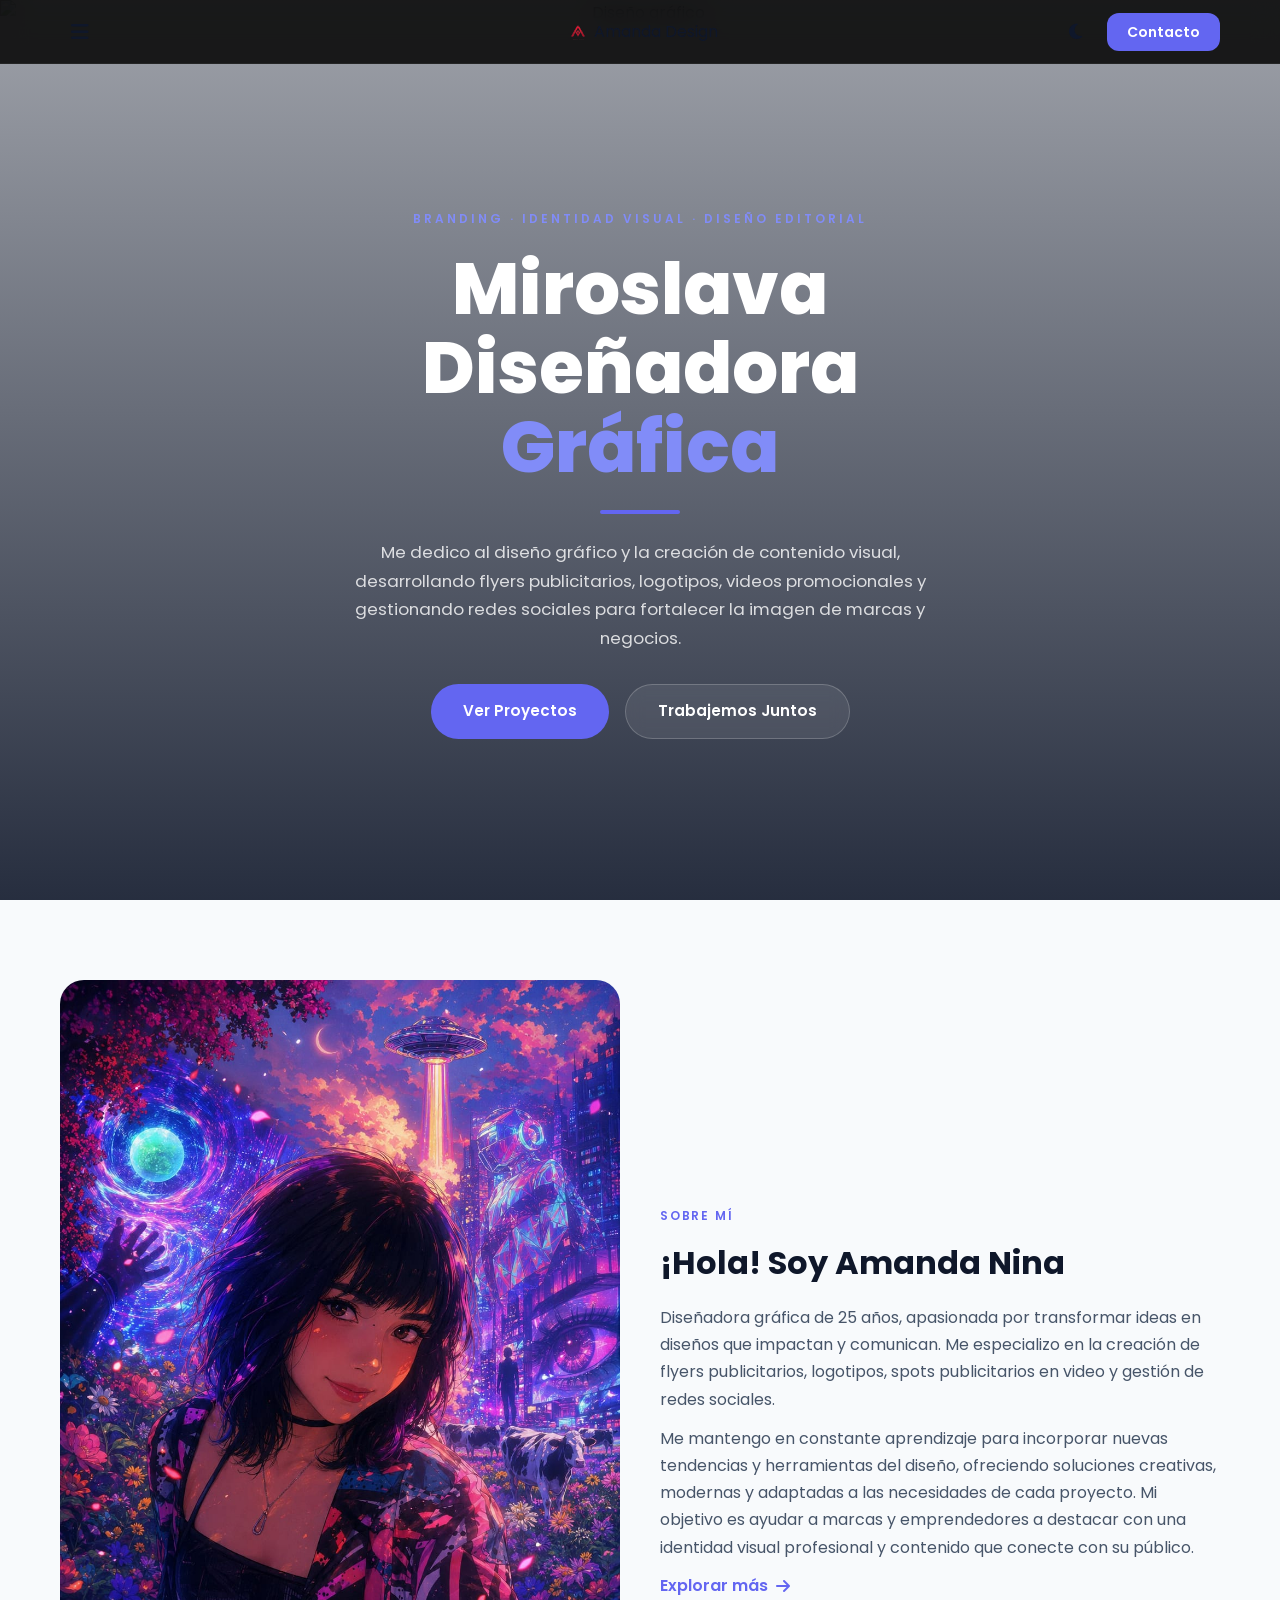
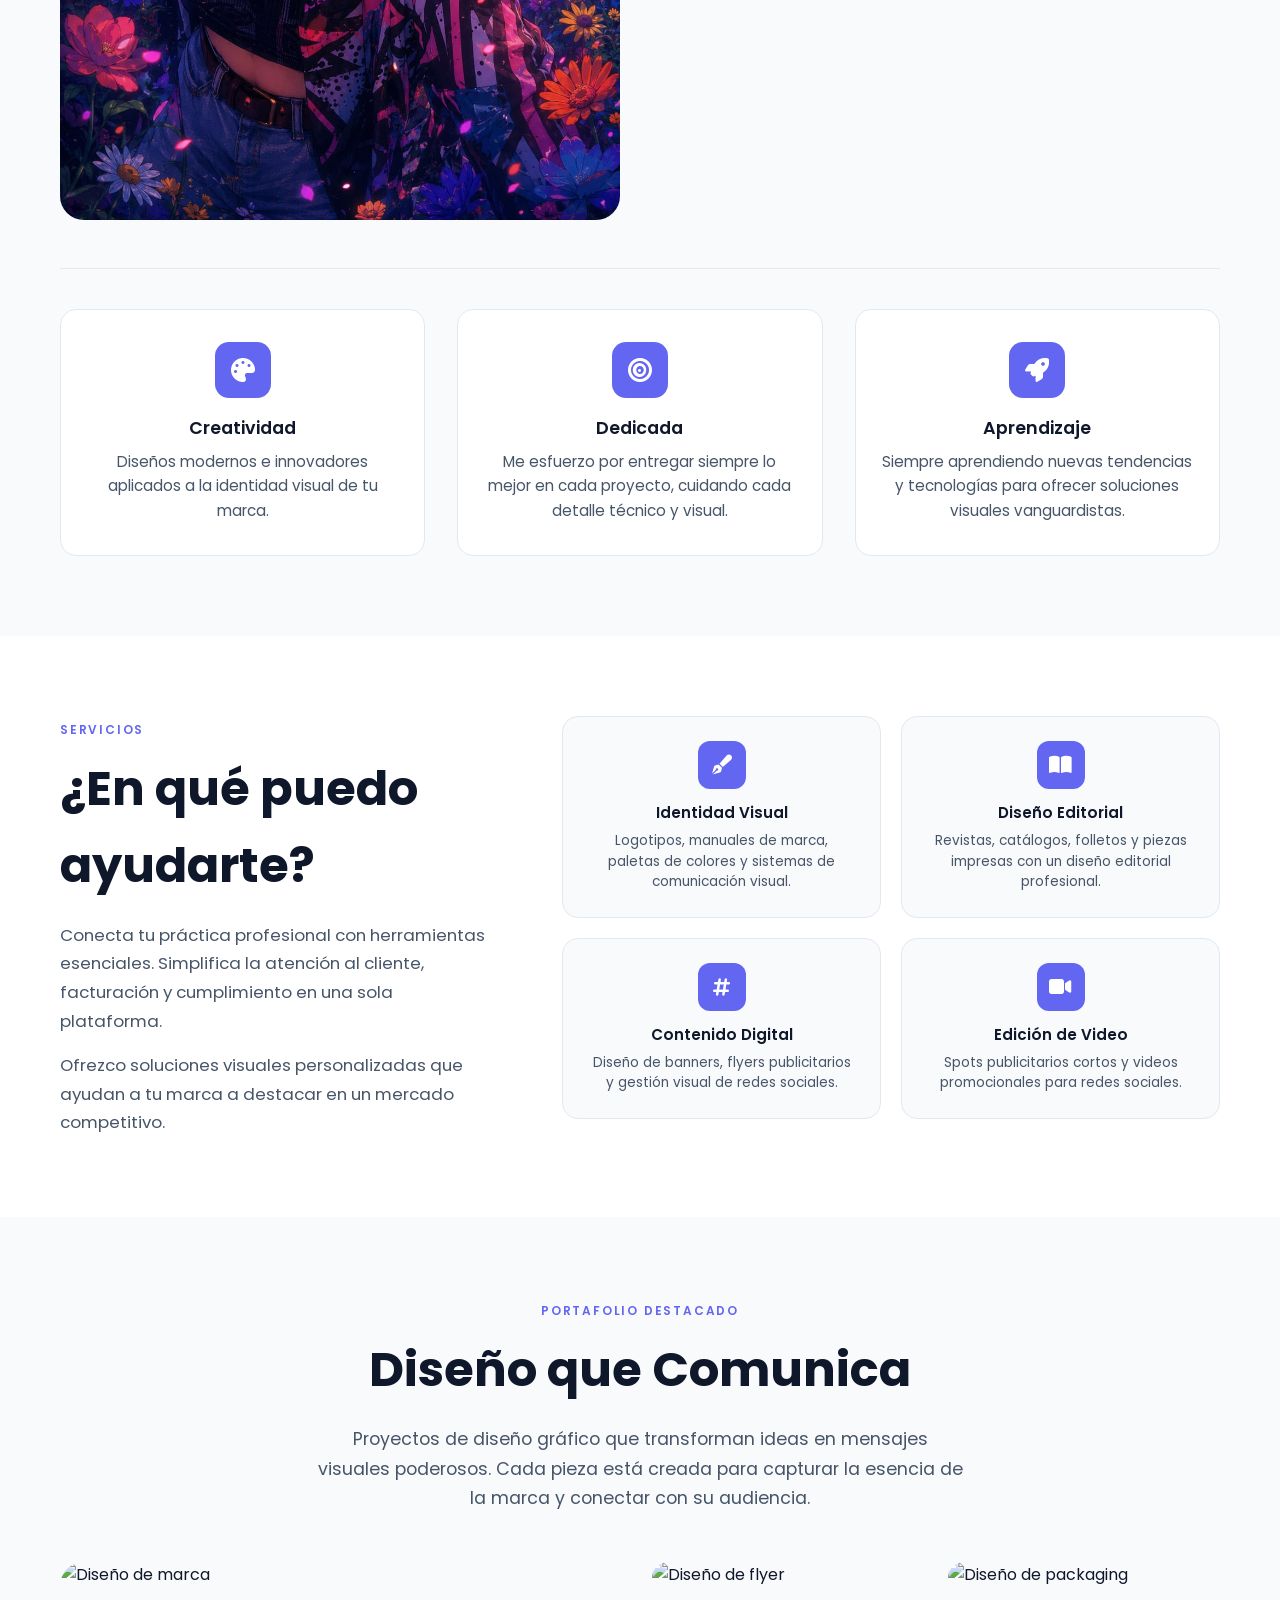
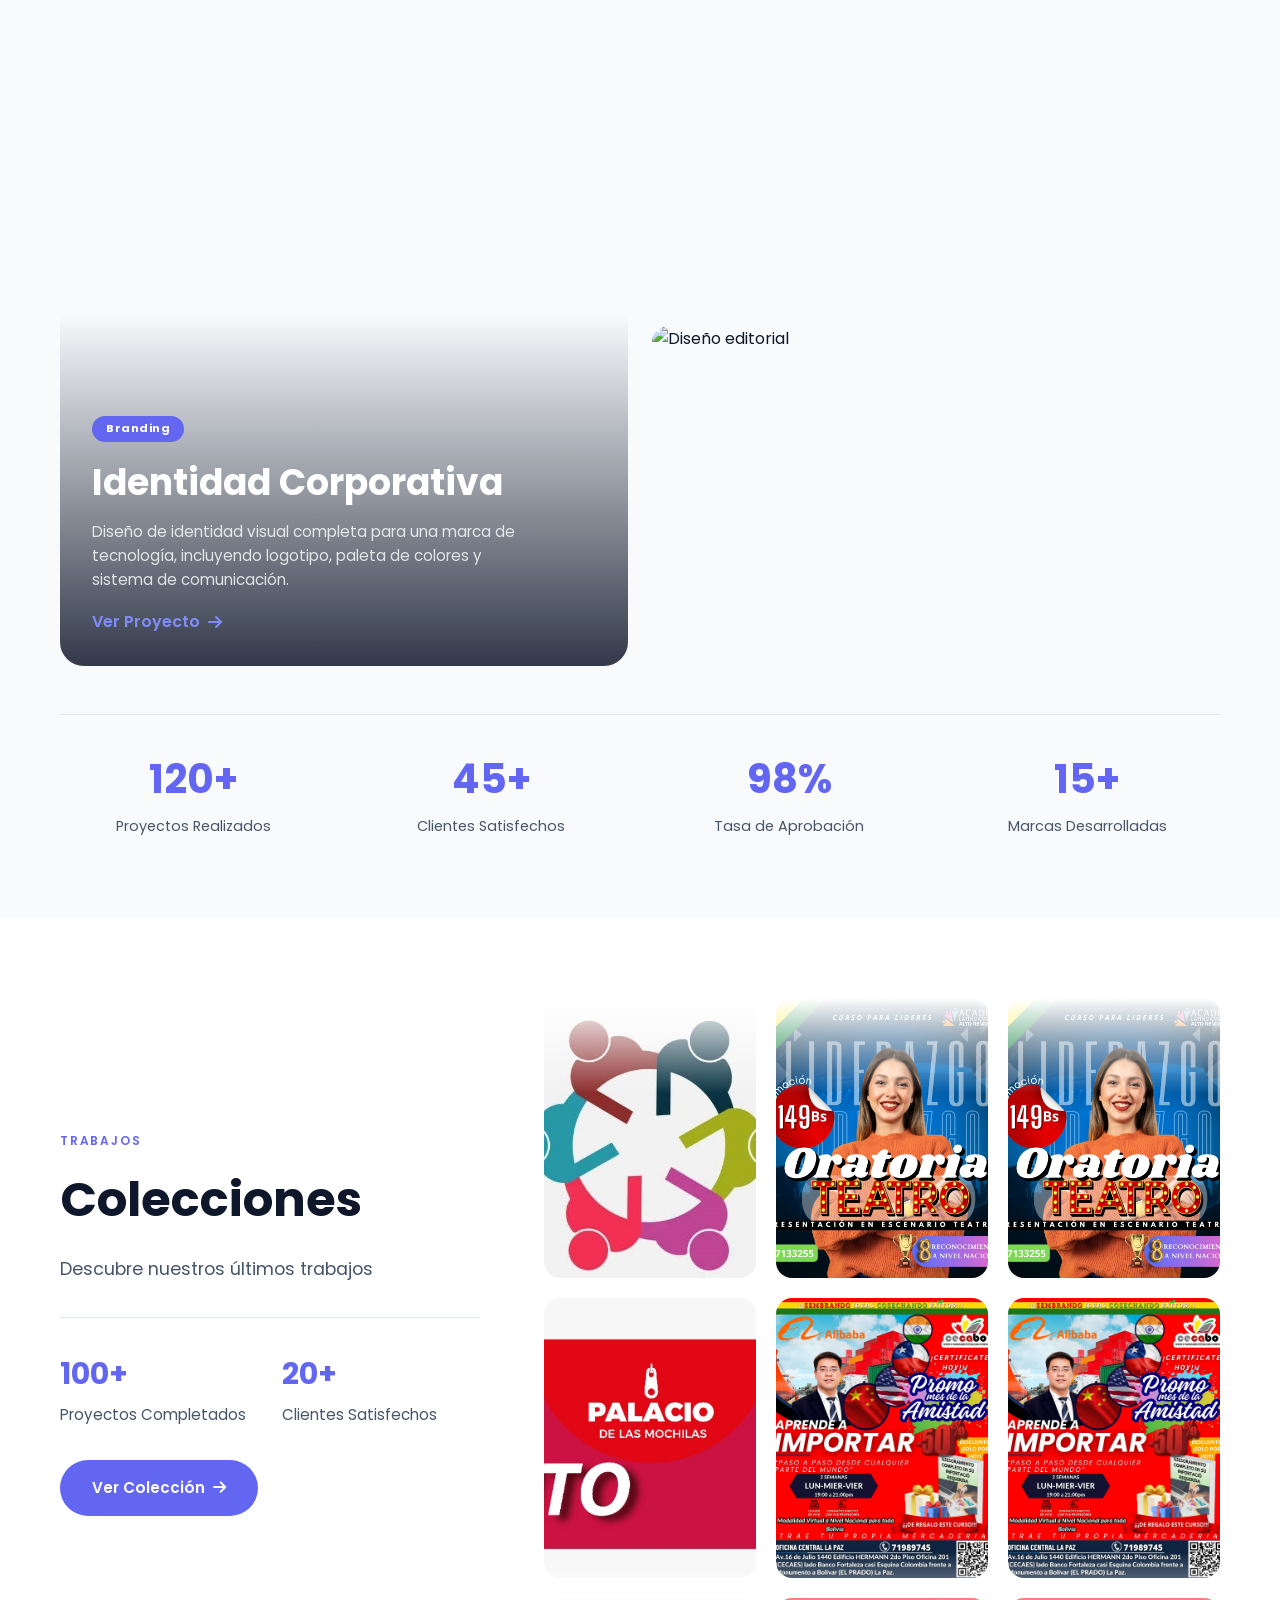
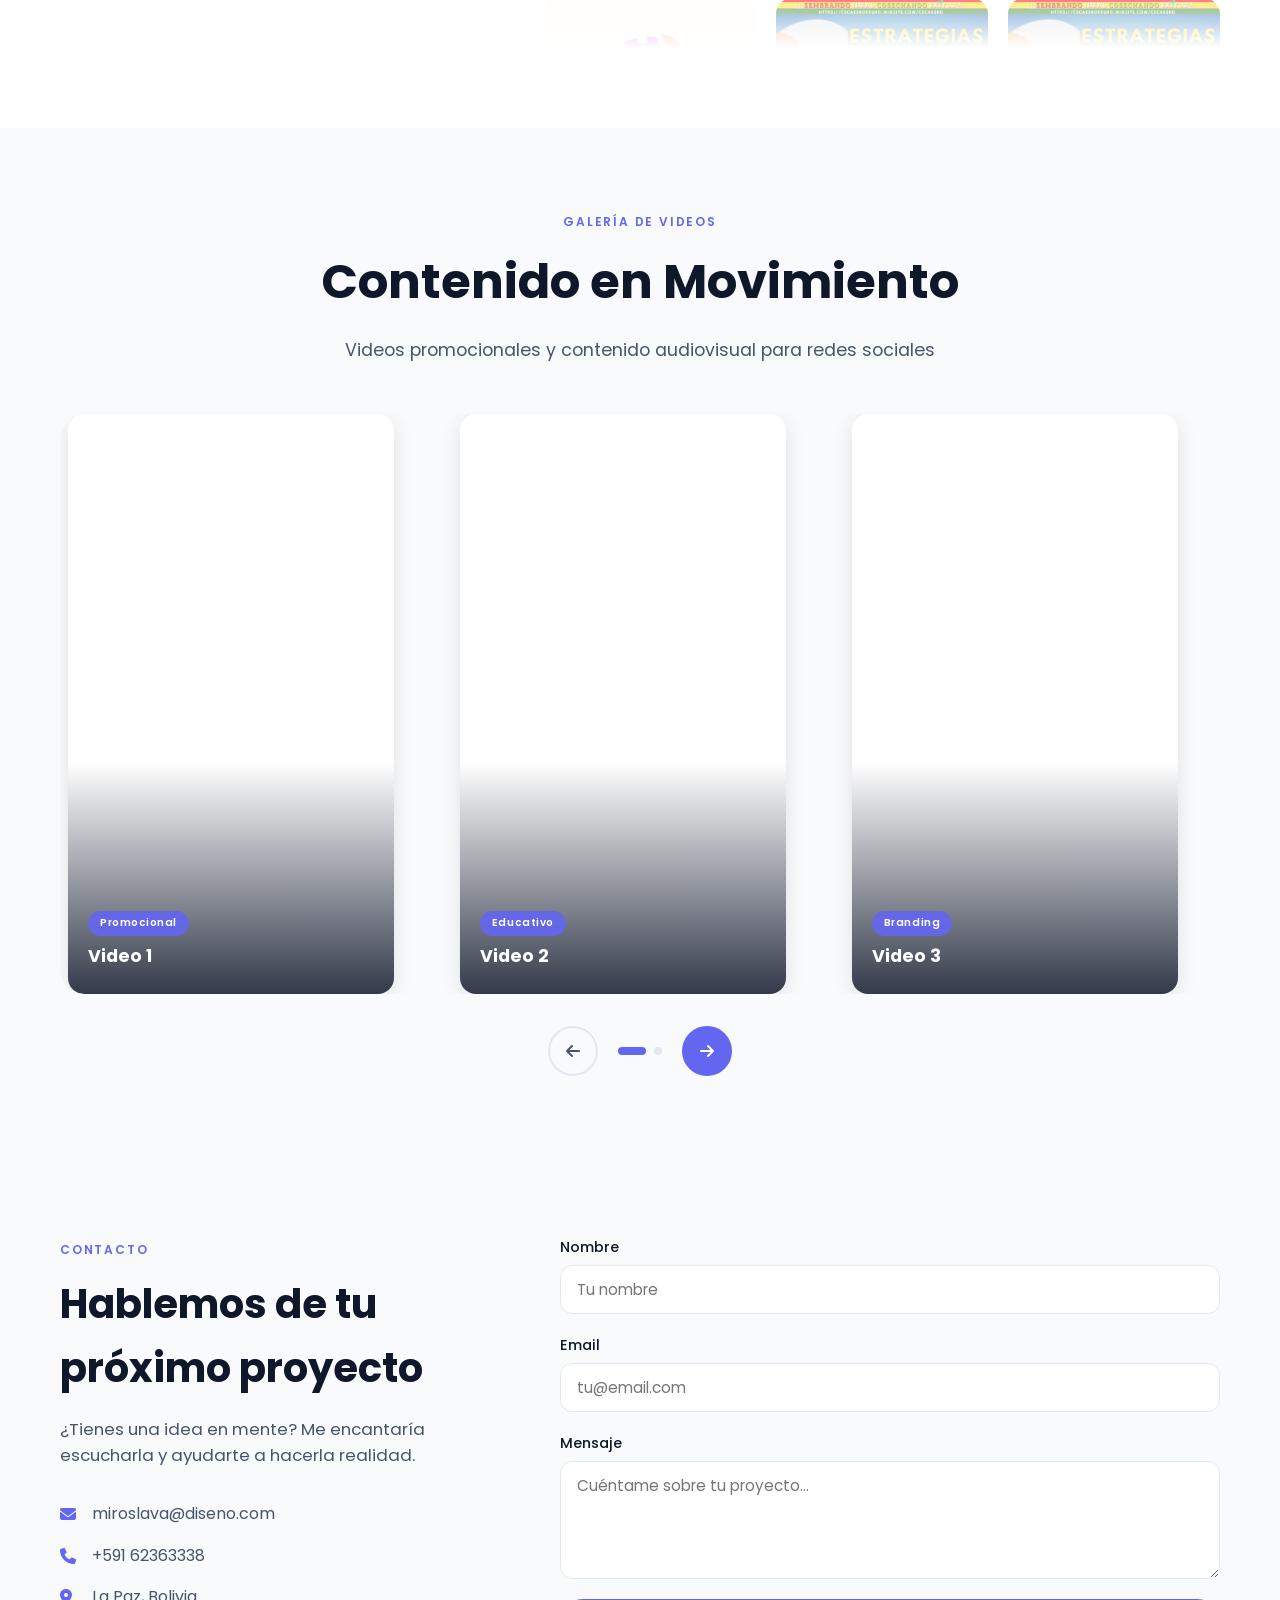
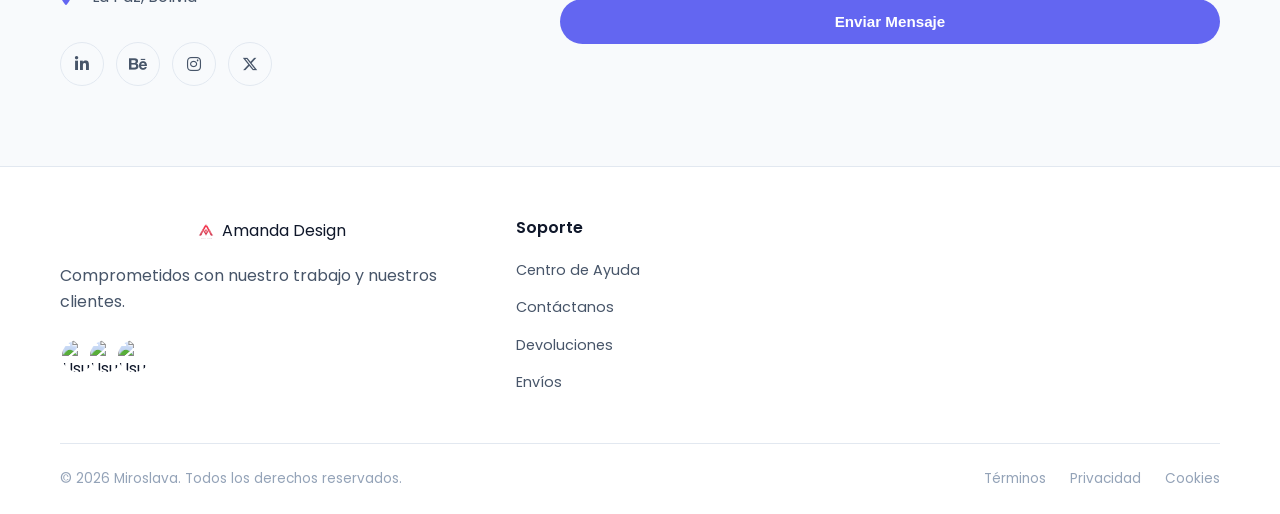
==== index.html @ bf5e74ff "Primera versiondel portafolio de Amanda Design" ====
<!DOCTYPE html>
<html lang="es">
<head>
    <meta charset="UTF-8">
    <meta name="viewport" content="width=device-width, initial-scale=1.0">
    <title>Miroslava - Diseñadora Gráfica</title>
    
    <!-- ENLACES EXTERNOS (Tipografías e Iconos) -->
    <link rel="preconnect" href="https://fonts.googleapis.com">
    <link rel="preconnect" href="https://fonts.gstatic.com" crossorigin>
    <link href="https://fonts.googleapis.com/css2?family=Poppins:wght@300;400;500;600;700;800&display=swap" rel="stylesheet">
    
    <!-- Font Awesome 6 (Iconos gratuitos) -->
    <link rel="stylesheet" href="https://cdnjs.cloudflare.com/ajax/libs/font-awesome/6.5.0/css/all.min.css">
    
    <!-- HOJA DE ESTILOS PRINCIPAL -->
    <link rel="stylesheet" href="style.css">
</head>
<body>

    <!-- ========================================== -->
    <!-- HEADER (Barra de navegación fija)          -->
    <!-- ========================================== -->
    <header id="header">
        <div class="container header-container">
            <button id="menu-btn" class="menu-toggle" aria-label="Abrir menú">
                <i class="fas fa-bars"></i>
            </button>

            <a href="#" class="logo">
                <img src="img/logo.png" alt="Miroslava Logo"> Amanda Design
            </a>

            <div class="header-actions">
                <button id="theme-toggle" aria-label="Cambiar tema">
                    <i class="fas fa-moon"></i>
                </button>
                <a href="#contacto" class="btn-contact">Contacto</a>
            </div>
        </div>
    </header>

    <!-- ========================================== -->
    <!-- MENÚ LATERAL (DRAWER)                     -->
    <!-- ========================================== -->
    <div id="overlay"></div>
    <nav id="drawer">
        <div class="drawer-header">
            <a href="#" class="logo">
                <img src="img/logo.png" alt="Miroslava Logo"> Amanda Design
            </a>
            <button id="close-drawer" aria-label="Cerrar menú">
                <i class="fas fa-times"></i>
            </button>
        </div>
        <ul class="drawer-nav">
            <li><a href="#inicio">Inicio</a></li>
            <li><a href="#sobre-mi">Sobre mí</a></li>
            <li><a href="#servicios">Servicios</a></li>
            <li><a href="#galeria">Portfolio</a></li>
            <li><a href="blog.html">Blog personal</a></li>
            <li><a href="#contacto" class="drawer-cta">Contacto</a></li>
        </ul>
    </nav>

    <main>

        <!-- ========================================== -->
        <!-- SECCIÓN 1: HERO (Centrado)                -->
        <!-- ========================================== -->
        <section id="inicio" class="hero">
            <div class="hero-bg">
                <img src="https://images.unsplash.com/photo-1516321318423-f06f85e504b3?auto=format&fit=crop&w=1200&q=80" alt="Diseño gráfico">
                <div class="hero-overlay"></div>
            </div>
            <div class="container hero-content">
                <span class="hero-badge">Branding · Identidad Visual · Diseño Editorial</span>
                <h1>
                    <span>Miroslava</span>
                    <span>Diseñadora</span>
                    <span class="highlight">Gráfica</span>
                </h1>
                <div class="hero-divider"></div>
                <p>Me dedico al diseño gráfico y la creación de contenido visual, desarrollando flyers publicitarios, logotipos, videos promocionales y gestionando redes sociales para fortalecer la imagen de marcas y negocios.</p>
                <div class="hero-buttons">
                    <a href="#galeria" class="btn-primary">Ver Proyectos</a>
                    <a href="#contacto" class="btn-secondary">Trabajemos Juntos</a>
                </div>
            </div>
            
        </section>

        <!-- ========================================== -->
        <!-- SECCIÓN 2: SOBRE MÍ                       -->
        <!-- ========================================== -->
        <section id="sobre-mi" class="about">
            <div class="container">
                <!-- Fila superior: Imagen + Texto -->
                <div class="about-row">
                    <div class="about-image">
                        <img src="img\sobremi.jpeg" alt="Espacio de trabajo creativo">
                    </div>
                    <div class="about-text">
                        <span class="section-badge">Sobre Mí</span>
                        <h2>¡Hola! Soy Amanda Nina</h2>
                        <p>Diseñadora gráfica de 25 años, apasionada por transformar ideas en diseños que impactan y comunican. Me especializo en la creación de flyers publicitarios, logotipos, spots publicitarios en video y gestión de redes sociales.</p>
                        <p>Me mantengo en constante aprendizaje para incorporar nuevas tendencias y herramientas del diseño, ofreciendo soluciones creativas, modernas y adaptadas a las necesidades de cada proyecto. Mi objetivo es ayudar a marcas y emprendedores a destacar con una identidad visual profesional y contenido que conecte con su público.</p>
                        <a href="blog.html" class="btn-link">Explorar más <i class="fas fa-arrow-right"></i></a>
                    </div>
                </div>

                <!-- Fila inferior: 3 cualidades centradas -->
                <div class="about-features">
                    <div class="feature-card">
                        <div class="feature-icon">
                            <i class="fas fa-palette"></i>
                        </div>
                        <h4>Creatividad</h4>
                        <p>Diseños modernos e innovadores aplicados a la identidad visual de tu marca.</p>
                    </div>
                    
                    <div class="feature-card">
                        <div class="feature-icon">
                            <i class="fas fa-bullseye"></i>
                        </div>
                        <h4>Dedicada</h4>
                        <p>Me esfuerzo por entregar siempre lo mejor en cada proyecto, cuidando cada detalle técnico y visual.</p>
                    </div>
                    
                    <div class="feature-card">
                        <div class="feature-icon">
                            <i class="fas fa-rocket"></i>
                        </div>
                        <h4>Aprendizaje</h4>
                        <p>Siempre aprendiendo nuevas tendencias y tecnologías para ofrecer soluciones visuales vanguardistas.</p>
                    </div>
                </div>
            </div>
        </section>

        <!-- ========================================== -->
        <!-- SECCIÓN 3: SERVICIOS                      -->
        <!-- ========================================== -->
        <section id="servicios" class="services">
            <div class="container">
                <div class="services-layout">
                    <!-- Columna Izquierda - Texto -->
                    <div class="services-text">
                        <span class="section-badge">Servicios</span>
                        <h2>¿En qué puedo ayudarte?</h2>
                        <p>Conecta tu práctica profesional con herramientas esenciales. Simplifica la atención al cliente, facturación y cumplimiento en una sola plataforma.</p>
                        <p class="services-subtext">Ofrezco soluciones visuales personalizadas que ayudan a tu marca a destacar en un mercado competitivo.</p>
                    </div>

                    <!-- Columna Derecha - Cards -->
                    <div class="services-cards">
                        <div class="service-card">
                            <div class="service-icon">
                                <i class="fas fa-pen-fancy"></i>
                            </div>
                            <h5>Identidad Visual</h5>
                            <p>Logotipos, manuales de marca, paletas de colores y sistemas de comunicación visual.</p>
                        </div>
                        
                        <div class="service-card">
                            <div class="service-icon">
                                <i class="fas fa-book-open"></i>
                            </div>
                            <h5>Diseño Editorial</h5>
                            <p>Revistas, catálogos, folletos y piezas impresas con un diseño editorial profesional.</p>
                        </div>
                        
                        <div class="service-card">
                            <div class="service-icon">
                                <i class="fas fa-hashtag"></i>
                            </div>
                            <h5>Contenido Digital</h5>
                            <p>Diseño de banners, flyers publicitarios y gestión visual de redes sociales.</p>
                        </div>
                        
                        <div class="service-card">
                            <div class="service-icon">
                                <i class="fas fa-video"></i>
                            </div>
                            <h5>Edición de Video</h5>
                            <p>Spots publicitarios cortos y videos promocionales para redes sociales.</p>
                        </div>
                    </div>
                </div>
            </div>
        </section>

        <!-- ========================================== -->
        <!-- SECCIÓN 4: PORTAFOLIO DESTACADO           -->
        <!-- ========================================== -->
        <section id="featured-grid" class="featured-section">
            <div class="container">
                <div class="featured-header">
                    <span class="section-badge">Portafolio Destacado</span>
                    <h2>Diseño que Comunica</h2>
                    <p>Proyectos de diseño gráfico que transforman ideas en mensajes visuales poderosos. Cada pieza está creada para capturar la esencia de la marca y conectar con su audiencia.</p>
                </div>

                <div class="featured-grid">
                    <div class="featured-main">
                        <img src="https://images.unsplash.com/photo-1542744173-8e7e53415bb0?w=800&auto=format&fit=crop&q=80" alt="Diseño de marca">
                        <div class="featured-main-overlay">
                            <span class="featured-tag">Branding</span>
                            <h3>Identidad Corporativa</h3>
                            <p>Diseño de identidad visual completa para una marca de tecnología, incluyendo logotipo, paleta de colores y sistema de comunicación.</p>
                            <a href="#" class="featured-link">
                                Ver Proyecto <i class="fas fa-arrow-right"></i>
                            </a>
                        </div>
                    </div>

                    <div class="featured-side">
                        <div class="featured-side-top">
                            <div class="featured-card">
                                <img src="https://images.unsplash.com/photo-1557838923-2985c318be48?w=600&auto=format&fit=crop&q=80" alt="Diseño de flyer">
                                <div class="featured-card-overlay">
                                    <span class="featured-tag">Flyer</span>
                                    <h4>Publicidad Gráfica</h4>
                                </div>
                            </div>
                            <div class="featured-card">
                                <img src="https://images.unsplash.com/photo-1561070791-2526d30994b5?w=600&auto=format&fit=crop&q=80" alt="Diseño de packaging">
                                <div class="featured-card-overlay">
                                    <span class="featured-tag">Packaging</span>
                                    <h4>Diseño de Envases</h4>
                                </div>
                            </div>
                        </div>

                        <div class="featured-card featured-card-wide">
                            <img src="https://images.unsplash.com/photo-1499951360447-b19be8fe80f5?w=800&auto=format&fit=crop&q=80" alt="Diseño editorial">
                            <div class="featured-card-overlay">
                                <span class="featured-tag">Editorial</span>
                                <h4>Revistas y Catálogos</h4>
                                <p>Diseño editorial profesional para publicaciones impresas y digitales.</p>
                            </div>
                        </div>
                    </div>
                </div>

                <div class="featured-stats">
                    <div class="stat-item">
                        <span class="stat-number">120+</span>
                        <p>Proyectos Realizados</p>
                    </div>
                    <div class="stat-item">
                        <span class="stat-number">45+</span>
                        <p>Clientes Satisfechos</p>
                    </div>
                    <div class="stat-item">
                        <span class="stat-number">98%</span>
                        <p>Tasa de Aprobación</p>
                    </div>
                    <div class="stat-item">
                        <span class="stat-number">15+</span>
                        <p>Marcas Desarrolladas</p>
                    </div>
                </div>
            </div>
        </section>

        <!-- ========================================== -->
        <!-- SECCIÓN 5: GALERÍA MARQUEE VERTICAL       -->
        <!-- ========================================== -->
        <section id="gallery-marquee" class="gallery-marquee-section">
            <div class="container">
                <div class="marquee-layout">
                    <div class="marquee-content">
                        <span class="section-badge">Trabajos</span>
                        <h2>Colecciones</h2>
                        <p>Descubre nuestros últimos trabajos</p>
                        
                        <div class="marquee-stats">
                            <div>
                                <span class="stat-number">100+</span>
                                <p>Proyectos Completados</p>
                            </div>
                            <div>
                                <span class="stat-number">20+</span>
                                <p>Clientes Satisfechos</p>
                            </div>
                        </div>
                        
                        <a href="#" class="btn-marquee">
                            Ver Colección
                            <i class="fas fa-arrow-right"></i>
                        </a>
                    </div>

                    <div class="marquee-container">
                        <div class="marquee-grid">
                            <div class="marquee-col marquee-col-up">
                                <div class="marquee-track-up">
                                    <img src="img/galeria/proyecto1.jpeg" alt="Trabajo 1">
                                    <img src="img/galeria/proyecto2.jpeg" alt="Trabajo 2">
                                    <img src="img/galeria/proyecto3.jpeg" alt="Trabajo 3">
                                    <img src="img/galeria/proyecto6.jpeg" alt="Trabajo 4">
                                    <img src="img/galeria/proyecto1.jpeg" alt="Trabajo 1">
                                    <img src="img/galeria/proyecto5.jpeg" alt="Trabajo 2">
                                    <img src="img/galeria/proyecto3.jpeg" alt="Trabajo 3">
                                    <img src="img/galeria/proyecto4.jpeg" alt="Trabajo 4">
                                </div>
                            </div>

                            <div class="marquee-col marquee-col-down">
                                <div class="marquee-track-down">
                                    <img src="img/marquee/marquee1.jpeg" alt="Trabajo 5">
                                    <img src="img/marquee/marquee2.jpeg" alt="Trabajo 6">
                                    <img src="img/marquee/marquee3.jpeg" alt="Trabajo 7">
                                    <img src="img/marquee/marquee4.jpeg" alt="Trabajo 8">
                                    <img src="img/marquee/marquee5.jpeg" alt="Trabajo 5">
                                    <img src="img/marquee/marquee4.jpeg" alt="Trabajo 6">
                                    <img src="img/marquee/marquee1.jpeg" alt="Trabajo 7">
                                    <img src="img/marquee/marquee2.jpeg" alt="Trabajo 8">
                                </div>
                            </div>

                            <div class="marquee-col marquee-col-up marquee-col-desktop">
                                <div class="marquee-track-up">
                                    <img src="img/marquee/marquee1.jpeg" alt="Trabajo 5">
                                    <img src="img/marquee/marquee2.jpeg" alt="Trabajo 6">
                                    <img src="img/marquee/marquee3.jpeg" alt="Trabajo 7">
                                    <img src="img/marquee/marquee4.jpeg" alt="Trabajo 8">
                                    <img src="img/marquee/marquee5.jpeg" alt="Trabajo 5">
                                    <img src="img/marquee/marquee6.jpeg" alt="Trabajo 6">
                                    <img src="img/marquee/marquee1.jpeg" alt="Trabajo 7">
                                    <img src="img/marquee/marquee8.jpg" alt="Trabajo 8">
                                </div>
                            </div>
                        </div>

                        <div class="marquee-gradient-top"></div>
                        <div class="marquee-gradient-bottom"></div>
                    </div>
                </div>
            </div>
        </section>

        <!-- SECCIÓN: CARRUSEL DE VIDEOS (Verticales) -->
<section id="video-carousel" class="video-carousel-section">
    <div class="container">
        <!-- Header -->
        <div class="video-carousel-header">
            <span class="section-badge">Galería de Videos</span>
            <h2>Contenido en Movimiento</h2>
            <p>Videos promocionales y contenido audiovisual para redes sociales</p>
        </div>

        <!-- Carrusel de Videos -->
        <div class="video-carousel-wrapper">
            <div class="video-carousel-track" id="videoTrack">
                <!-- Video 1 -->
                <div class="video-carousel-slide">
                    <div class="video-card">
                        <video class="video-player" muted loop playsinline>
                            <source src="videos/video1.mp4" type="video/mp4">
                            Tu navegador no soporta videos.
                        </video>
                        <div class="video-overlay">
                            <span class="video-tag">Promocional</span>
                            <h3>Video 1</h3>
                            <button class="video-play-btn" aria-label="Reproducir video">
                                <i class="fas fa-play"></i>
                            </button>
                        </div>
                    </div>
                </div>

                <!-- Video 2 -->
                <div class="video-carousel-slide">
                    <div class="video-card">
                        <video class="video-player" muted loop playsinline>
                            <source src="videos/video2.mp4" type="video/mp4">
                            Tu navegador no soporta videos.
                        </video>
                        <div class="video-overlay">
                            <span class="video-tag">Educativo</span>
                            <h3>Video 2</h3>
                            <button class="video-play-btn" aria-label="Reproducir video">
                                <i class="fas fa-play"></i>
                            </button>
                        </div>
                    </div>
                </div>

                <!-- Video 3 -->
                <div class="video-carousel-slide">
                    <div class="video-card">
                        <video class="video-player" muted loop playsinline>
                            <source src="videos/video3.mp4" type="video/mp4">
                            Tu navegador no soporta videos.
                        </video>
                        <div class="video-overlay">
                            <span class="video-tag">Branding</span>
                            <h3>Video 3</h3>
                            <button class="video-play-btn" aria-label="Reproducir video">
                                <i class="fas fa-play"></i>
                            </button>
                        </div>
                    </div>
                </div>

                <!-- Agrega más videos según necesites -->
            </div>
        </div>

        <!-- Navegación -->
        <div class="video-carousel-nav">
            <button id="videoPrev" class="video-nav-btn video-nav-prev" aria-label="Anterior">
                <i class="fas fa-arrow-left"></i>
            </button>
            
            <div class="video-progress" id="videoProgress">
                <span class="video-dot active"></span>
                <span class="video-dot"></span>
                <span class="video-dot"></span>
            </div>
            
            <button id="videoNext" class="video-nav-btn video-nav-next" aria-label="Siguiente">
                <i class="fas fa-arrow-right"></i>
            </button>
        </div>
    </div>
</section>

        <!-- ========================================== -->
        <!-- SECCIÓN 8: CONTACTO                      -->
        <!-- ========================================== -->
        <section id="contacto" class="contact">
            <div class="container">
                <div class="contact-grid">
                    <div class="contact-info">
                        <span class="section-badge">Contacto</span>
                        <h2>Hablemos de tu próximo proyecto</h2>
                        <p>¿Tienes una idea en mente? Me encantaría escucharla y ayudarte a hacerla realidad.</p>
                        <div class="contact-details">
                            <div>
                                <i class="fas fa-envelope"></i>
                                <span>miroslava@diseno.com</span>
                            </div>
                            <div>
                                <i class="fas fa-phone"></i>
                                <span>+591 62363338</span>
                            </div>
                            <div>
                                <i class="fas fa-map-marker-alt"></i>
                                <span>La Paz, Bolivia</span>
                            </div>
                        </div>
                        <div class="contact-social">
                            <a href="#"><i class="fab fa-linkedin-in"></i></a>
                            <a href="#"><i class="fab fa-behance"></i></a>
                            <a href="#"><i class="fab fa-instagram"></i></a>
                            <a href="#"><i class="fab fa-x-twitter"></i></a>
                        </div>
                    </div>
                    <form class="contact-form" id="contactForm">
                        <div class="form-group">
                            <label for="name">Nombre</label>
                            <input type="text" id="name" name="name" placeholder="Tu nombre" required>
                        </div>
                        <div class="form-group">
                            <label for="email">Email</label>
                            <input type="email" id="email" name="email" placeholder="tu@email.com" required>
                        </div>
                        <div class="form-group">
                            <label for="message">Mensaje</label>
                            <textarea id="message" name="message" rows="4" placeholder="Cuéntame sobre tu proyecto..." required></textarea>
                        </div>
                        <button type="submit" class="btn-primary btn-full">Enviar Mensaje</button>
                    </form>
                </div>
            </div>
        </section>

    </main>

    <!-- ========================================== -->
    <!-- FOOTER                                     -->
    <!-- ========================================== -->
    <footer id="footer">
        <div class="container">
            <div class="footer-grid">
                <div class="footer-brand">
                    <a href="#" class="logo">
                <img src="img/logo.png" alt="Miroslava Logo"> Amanda Design
            </a>
                    <p>Comprometidos con nuestro trabajo y nuestros clientes.</p>
                    <div class="footer-social-proof">
                        <div class="avatars">
                            <img src="https://images.unsplash.com/photo-1494790108377-be9c29b29330?w=100&auto=format&fit=crop&q=80" alt="Usuario">
                            <img src="https://images.unsplash.com/photo-1507003211169-0a1dd7228f2d?w=100&auto=format&fit=crop&q=80" alt="Usuario">
                            <img src="https://images.unsplash.com/photo-1438761681033-6461ffad8d80?w=100&auto=format&fit=crop&q=80" alt="Usuario">
                        </div>
                    </div>
                </div>

                <div class="footer-links">
                    <h4>Soporte</h4>
                    <ul>
                        <li><a href="#">Centro de Ayuda</a></li>
                        <li><a href="#">Contáctanos</a></li>
                        <li><a href="#">Devoluciones</a></li>
                        <li><a href="#">Envíos</a></li>
                    </ul>
                </div>
            </div>

            <div class="footer-bottom">
                <p>© 2026 Miroslava. Todos los derechos reservados.</p>
                <div class="footer-legal">
                    <a href="#">Términos</a>
                    <a href="#">Privacidad</a>
                    <a href="#">Cookies</a>
                </div>
            </div>
        </div>
    </footer>

    <!-- ========================================== -->
    <!-- SCRIPTS                                    -->
    <!-- ========================================== -->
    <script src="script.js"></script>
</body>
</html>
---- style.css ----
/* ============================================ */
/* RESET Y ESTILOS BASE                        */
/* ============================================ */

* {
    margin: 0;
    padding: 0;
    box-sizing: border-box;
}

:root {
    /* Colores principales */
    --color-primary: #6366f1;
    --color-primary-dark: #4f46e5;
    --color-primary-light: #818cf8;
    
    --color-white: #ffffff;
    --color-black: #0a0a0a;
    --color-gray-50: #f8fafc;
    --color-gray-100: #f1f5f9;
    --color-gray-200: #e2e8f0;
    --color-gray-300: #cbd5e1;
    --color-gray-400: #94a3b8;
    --color-gray-500: #64748b;
    --color-gray-600: #475569;
    --color-gray-700: #334155;
    --color-gray-800: #1e293b;
    --color-gray-900: #0f172a;
    --color-gray-950: #020617;

    /* Tema claro (por defecto) */
    --bg-primary: #ffffff;
    --bg-secondary: #f8fafc;
    --bg-card: #ffffff;
    --bg-card-hover: #f1f5f9;
    --text-primary: #0f172a;
    --text-secondary: #475569;
    --text-muted: #94a3b8;
    --border-color: #e2e8f0;
    --shadow-color: rgba(0, 0, 0, 0.1);
    --hero-overlay: linear-gradient(to top, rgba(15, 23, 42, 0.9), rgba(15, 23, 42, 0.4));
    --drawer-bg: #0a0a0a;
    --drawer-text: #ffffff;
    --feature-bg: #f8fafc;
    
    /* Fuentes */
    --font-family: 'Poppins', -apple-system, BlinkMacSystemFont, 'Segoe UI', sans-serif;
    
    /* Transiciones */
    --transition: all 0.3s cubic-bezier(0.4, 0, 0.2, 1);
    
    /* Espaciado */
    --container-width: 1200px;
    --header-height: 64px;
    --section-padding: 80px 0;
}

/* Tema oscuro */
html.dark {
    --bg-primary: #020617;
    --bg-secondary: #0f172a;
    --bg-card: #1e293b;
    --bg-card-hover: #334155;
    --text-primary: #f8fafc;
    --text-secondary: #94a3b8;
    --text-muted: #64748b;
    --border-color: #1e293b;
    --shadow-color: rgba(0, 0, 0, 0.5);
    --hero-overlay: linear-gradient(to top, rgba(2, 6, 23, 0.95), rgba(2, 6, 23, 0.5));
    --drawer-bg: #0a0a0a;
    --drawer-text: #f8fafc;
    --feature-bg: #1e293b;
}

html {
    scroll-behavior: smooth;
}

body {
    font-family: var(--font-family);
    background-color: var(--bg-primary);
    color: var(--text-primary);
    line-height: 1.6;
    transition: background-color 0.3s, color 0.3s;
    overflow-x: hidden;
}

img {
    max-width: 100%;
    display: block;
}

a {
    text-decoration: none;
    color: inherit;
}

ul {
    list-style: none;
}

.container {
    max-width: var(--container-width);
    margin: 0 auto;
    padding: 0 20px;
}

/* ============================================ */
/* HEADER                                       */
/* ============================================ */

#header {
    position: fixed;
    top: 0;
    left: 0;
    right: 0;
    z-index: 50;
    background: rgba(10, 10, 10, 0.9);
    backdrop-filter: blur(12px);
    -webkit-backdrop-filter: blur(12px);
    border-bottom: 1px solid rgba(255, 255, 255, 0.08);
    height: var(--header-height);
    transition: var(--transition);
}

html.dark #header {
    background: rgba(10, 10, 10, 0.95);
}

.header-container {
    display: grid;
    grid-template-columns: 1fr auto 1fr;
    align-items: center;
    height: var(--header-height);
}

.menu-toggle {
    background: none;
    border: none;
    color: var(--text-primary);
    font-size: 1.25rem;
    cursor: pointer;
    width: 40px;
    height: 40px;
    display: flex;
    align-items: center;
    justify-content: center;
    border-radius: 12px;
    transition: var(--transition);
}

.menu-toggle:hover {
    background: var(--bg-card-hover);
}

.logo {
    display: flex;
    align-items: center;
    justify-content: center;
}

.logo img {
    height: 32px;
    width: auto;
}

.header-actions {
    display: flex;
    align-items: center;
    gap: 12px;
    justify-content: flex-end;
}

#theme-toggle {
    background: none;
    border: none;
    color: var(--text-primary);
    font-size: 1.1rem;
    cursor: pointer;
    width: 40px;
    height: 40px;
    display: flex;
    align-items: center;
    justify-content: center;
    border-radius: 12px;
    transition: var(--transition);
}

#theme-toggle:hover {
    background: var(--bg-card-hover);
}

#theme-toggle .fa-moon {
    display: block;
}
#theme-toggle .fa-sun {
    display: none;
}

html.dark #theme-toggle .fa-moon {
    display: none;
}
html.dark #theme-toggle .fa-sun {
    display: block;
}

.btn-contact {
    padding: 8px 20px;
    background: var(--color-primary);
    color: white;
    font-weight: 600;
    font-size: 0.875rem;
    border-radius: 12px;
    transition: var(--transition);
    display: none;
}

.btn-contact:hover {
    background: var(--color-primary-dark);
    box-shadow: 0 4px 20px rgba(99, 102, 241, 0.3);
    transform: translateY(-1px);
}

@media (min-width: 768px) {
    .btn-contact {
        display: inline-flex;
        align-items: center;
    }
}

/* ============================================ */
/* DRAWER (Menú Móvil)                        */
/* ============================================ */

#overlay {
    position: fixed;
    inset: 0;
    background: rgba(0, 0, 0, 0.5);
    z-index: 99;
    opacity: 0;
    visibility: hidden;
    transition: opacity 0.3s ease, visibility 0.3s ease;
}

#overlay.active {
    opacity: 1;
    visibility: visible;
}

#drawer {
    position: fixed;
    top: 0;
    left: 0;
    width: 320px;
    height: 100vh;
    background: var(--drawer-bg);
    z-index: 100;
    transform: translateX(-100%);
    transition: transform 0.3s cubic-bezier(0.4, 0, 0.2, 1);
    padding: 24px;
    overflow-y: auto;
}

#drawer.active {
    transform: translateX(0);
}

.drawer-header {
    display: flex;
    align-items: center;
    justify-content: space-between;
    margin-bottom: 32px;
    padding-bottom: 24px;
    border-bottom: 1px solid rgba(255, 255, 255, 0.06);
}

#close-drawer {
    background: none;
    border: none;
    color: var(--drawer-text);
    font-size: 1.25rem;
    cursor: pointer;
    width: 40px;
    height: 40px;
    display: flex;
    align-items: center;
    justify-content: center;
    border-radius: 12px;
    transition: var(--transition);
}

#close-drawer:hover {
    background: rgba(255, 255, 255, 0.05);
}

.drawer-nav {
    display: flex;
    flex-direction: column;
    gap: 4px;
}

.drawer-nav a {
    display: block;
    padding: 12px 16px;
    color: var(--drawer-text);
    font-weight: 500;
    border-radius: 12px;
    transition: var(--transition);
    font-size: 0.95rem;
}

.drawer-nav a:hover {
    background: rgba(255, 255, 255, 0.05);
}

.drawer-nav .drawer-cta {
    margin-top: 16px;
    background: var(--color-primary);
    color: white;
    text-align: center;
    font-weight: 600;
}

.drawer-nav .drawer-cta:hover {
    background: var(--color-primary-dark);
    box-shadow: 0 4px 20px rgba(99, 102, 241, 0.3);
}

/* ============================================ */
/* HERO - CENTRADO                            */
/* ============================================ */

.hero {
    position: relative;
    min-height: 100vh;
    display: flex;
    align-items: center;
    justify-content: center;
    padding: calc(var(--header-height) + 40px) 0 60px;
    overflow: hidden;
    text-align: center;
}

.hero-bg {
    position: absolute;
    inset: 0;
    z-index: 0;
}

.hero-bg img {
    width: 100%;
    height: 100%;
    object-fit: cover;
}

.hero-overlay {
    position: absolute;
    inset: 0;
    background: var(--hero-overlay);
}

.hero-content {
    position: relative;
    z-index: 1;
    max-width: 800px;
    margin: 0 auto;
    padding: 0 20px;
}

.hero-badge {
    display: inline-block;
    color: var(--color-primary-light);
    font-size: 0.75rem;
    font-weight: 600;
    letter-spacing: 0.25em;
    text-transform: uppercase;
    margin-bottom: 20px;
}

.hero h1 {
    font-size: 2.5rem;
    font-weight: 800;
    line-height: 1.1;
    color: white;
}

.hero h1 span {
    display: block;
}

.hero h1 .highlight {
    color: var(--color-primary-light);
}

.hero-divider {
    width: 80px;
    height: 4px;
    background: var(--color-primary);
    border-radius: 4px;
    margin: 24px auto;
}

.hero p {
    color: rgba(255, 255, 255, 0.8);
    font-size: 1.05rem;
    max-width: 600px;
    margin: 0 auto;
    font-weight: 400;
    line-height: 1.7;
}

.hero-buttons {
    display: flex;
    flex-wrap: wrap;
    gap: 16px;
    margin-top: 32px;
    justify-content: center;
}

.btn-primary {
    display: inline-flex;
    align-items: center;
    padding: 14px 32px;
    background: var(--color-primary);
    color: white;
    font-weight: 600;
    border-radius: 9999px;
    border: none;
    cursor: pointer;
    transition: var(--transition);
    font-size: 0.95rem;
}

.btn-primary:hover {
    background: var(--color-primary-dark);
    transform: translateY(-2px);
    box-shadow: 0 8px 30px rgba(99, 102, 241, 0.35);
}

.btn-secondary {
    display: inline-flex;
    align-items: center;
    padding: 14px 32px;
    background: rgba(255, 255, 255, 0.08);
    backdrop-filter: blur(8px);
    -webkit-backdrop-filter: blur(8px);
    color: white;
    font-weight: 600;
    border-radius: 9999px;
    border: 1px solid rgba(255, 255, 255, 0.2);
    cursor: pointer;
    transition: var(--transition);
    font-size: 0.95rem;
}

.btn-secondary:hover {
    background: rgba(255, 255, 255, 0.15);
    transform: translateY(-2px);
}

.hero-stats {
    display: none;
    position: absolute;
    bottom: 100px;
    right: 40px;
    z-index: 1;
    gap: 16px;
}

@media (min-width: 1024px) {
    .hero-stats {
        display: grid;
        grid-template-columns: 1fr 1fr;
    }
}

.stat-card {
    padding: 20px;
    background: rgba(255, 255, 255, 0.08);
    backdrop-filter: blur(16px);
    -webkit-backdrop-filter: blur(16px);
    border-radius: 16px;
    border: 1px solid rgba(255, 255, 255, 0.12);
    width: 160px;
}

.stat-number {
    display: block;
    font-size: 1.75rem;
    font-weight: 700;
    color: var(--color-primary-light);
}

.stat-card p {
    color: rgba(255, 255, 255, 0.6);
    font-size: 0.8rem;
    margin-top: 4px;
}

@media (min-width: 640px) {
    .hero h1 {
        font-size: 3.5rem;
    }
}

@media (min-width: 1024px) {
    .hero h1 {
        font-size: 4.5rem;
    }
}

/* ============================================ */
/* SECCIÓN: SOBRE MÍ - NUEVA ESTRUCTURA       */
/* ============================================ */

.about {
    padding: var(--section-padding);
    background: var(--bg-secondary);
    transition: background-color 0.3s;
}

.section-badge {
    display: inline-block;
    color: var(--color-primary);
    font-size: 0.75rem;
    font-weight: 600;
    letter-spacing: 0.15em;
    text-transform: uppercase;
    margin-bottom: 12px;
}

/* Fila superior: Imagen + Texto */
.about-row {
    display: grid;
    gap: 40px;
    margin-bottom: 48px;
}

@media (min-width: 768px) {
    .about-row {
        grid-template-columns: 1fr 1fr;
        align-items: center;
    }
}

.about-image {
    border-radius: 24px;
    overflow: hidden;
    min-height: 350px;
}

.about-image img {
    width: 100%;
    height: 100%;
    min-height: 350px;
    object-fit: cover;
}

.about-text h2 {
    font-size: 2rem;
    font-weight: 700;
    color: var(--text-primary);
    margin-bottom: 16px;
}

.about-text p {
    color: var(--text-secondary);
    line-height: 1.7;
    margin-bottom: 12px;
}

.btn-link {
    display: inline-flex;
    align-items: center;
    gap: 8px;
    color: var(--color-primary);
    font-weight: 600;
    transition: var(--transition);
}

.btn-link i {
    transition: var(--transition);
}

.btn-link:hover {
    gap: 16px;
}

/* Fila inferior: 3 cualidades centradas */
.about-features {
    display: grid;
    grid-template-columns: 1fr;
    gap: 24px;
    padding-top: 40px;
    border-top: 1px solid var(--border-color);
}

@media (min-width: 768px) {
    .about-features {
        grid-template-columns: repeat(3, 1fr);
        gap: 32px;
    }
}

.feature-card {
    text-align: center;
    padding: 32px 24px;
    background: var(--bg-card);
    border-radius: 16px;
    transition: var(--transition);
    border: 1px solid var(--border-color);
}

.feature-card:hover {
    transform: translateY(-4px);
    box-shadow: 0 8px 30px var(--shadow-color);
    border-color: var(--color-primary);
}

.feature-card .feature-icon {
    width: 56px;
    height: 56px;
    border-radius: 14px;
    background: var(--color-primary);
    display: flex;
    align-items: center;
    justify-content: center;
    margin: 0 auto 16px;
    color: white;
    font-size: 1.5rem;
}

.feature-card h4 {
    font-size: 1.1rem;
    font-weight: 600;
    margin-bottom: 8px;
    color: var(--text-primary);
}

.feature-card p {
    color: var(--text-secondary);
    font-size: 0.95rem;
    line-height: 1.6;
}

/* ============================================ */
/* SECCIÓN: SERVICIOS - NUEVA ESTRUCTURA      */
/* ============================================ */

.services {
    padding: var(--section-padding);
    background: var(--bg-primary);
    transition: background-color 0.3s;
}

.services-layout {
    display: grid;
    gap: 48px;
}

@media (min-width: 1024px) {
    .services-layout {
        grid-template-columns: 1fr 1.5fr;
        gap: 64px;
        align-items: start;
    }
}

.services-text .section-badge {
    display: inline-block;
    color: var(--color-primary);
    font-size: 0.75rem;
    font-weight: 600;
    letter-spacing: 0.15em;
    text-transform: uppercase;
    margin-bottom: 12px;
}

.services-text h2 {
    font-size: 2.25rem;
    font-weight: 700;
    color: var(--text-primary);
    margin-bottom: 16px;
}

@media (min-width: 640px) {
    .services-text h2 {
        font-size: 3rem;
    }
}

.services-text p {
    color: var(--text-secondary);
    font-size: 1.05rem;
    line-height: 1.7;
}

.services-subtext {
    margin-top: 16px;
    color: var(--text-muted);
}

.services-cards {
    display: grid;
    grid-template-columns: 1fr 1fr;
    gap: 20px;
}

@media (max-width: 480px) {
    .services-cards {
        grid-template-columns: 1fr;
    }
}

.service-card {
    padding: 24px;
    background: var(--bg-secondary);
    border-radius: 16px;
    text-align: center;
    border: 1px solid var(--border-color);
    transition: var(--transition);
}

.service-card:hover {
    border-color: var(--color-primary);
    transform: translateY(-4px);
    box-shadow: 0 8px 30px var(--shadow-color);
}

.service-card .service-icon {
    width: 48px;
    height: 48px;
    margin: 0 auto 12px;
    background: var(--color-primary);
    border-radius: 12px;
    display: flex;
    align-items: center;
    justify-content: center;
    color: white;
    font-size: 1.25rem;
}

.service-card h5 {
    font-size: 0.95rem;
    font-weight: 600;
    margin-bottom: 6px;
    color: var(--text-primary);
}

.service-card p {
    color: var(--text-secondary);
    font-size: 0.85rem;
    line-height: 1.5;
}

/* ============================================ */
/* SECCIÓN: PORTAFOLIO DESTACADO               */
/* ============================================ */

.featured-section {
    padding: var(--section-padding);
    background: var(--bg-secondary);
    transition: background-color 0.3s;
}

.featured-header {
    text-align: center;
    margin-bottom: 48px;
}

.featured-header .section-badge {
    display: inline-block;
    color: var(--color-primary);
    font-size: 0.75rem;
    font-weight: 600;
    letter-spacing: 0.15em;
    text-transform: uppercase;
    margin-bottom: 12px;
}

.featured-header h2 {
    font-size: 2.25rem;
    font-weight: 700;
    color: var(--text-primary);
    margin-bottom: 16px;
}

@media (min-width: 640px) {
    .featured-header h2 {
        font-size: 3rem;
    }
}

.featured-header p {
    color: var(--text-secondary);
    font-size: 1.1rem;
    max-width: 650px;
    margin: 0 auto;
    line-height: 1.7;
}

.featured-grid {
    display: grid;
    gap: 24px;
}

@media (min-width: 1024px) {
    .featured-grid {
        grid-template-columns: 1fr 1fr;
    }
}

.featured-main {
    position: relative;
    overflow: hidden;
    border-radius: 24px;
    min-height: 400px;
}

@media (min-width: 1024px) {
    .featured-main {
        min-height: 700px;
    }
}

.featured-main img {
    width: 100%;
    height: 100%;
    min-height: 400px;
    object-fit: cover;
    transition: transform 0.7s cubic-bezier(0.4, 0, 0.2, 1);
}

@media (min-width: 1024px) {
    .featured-main img {
        min-height: 700px;
    }
}

.featured-main:hover img {
    transform: scale(1.05);
}

.featured-main-overlay {
    position: absolute;
    inset: 0;
    background: linear-gradient(to top, rgba(15, 23, 42, 0.85), transparent 50%);
    padding: 32px;
    display: flex;
    flex-direction: column;
    justify-content: flex-end;
}

.featured-main-overlay .featured-tag {
    display: inline-block;
    padding: 4px 14px;
    background: var(--color-primary);
    color: white;
    font-size: 0.7rem;
    font-weight: 700;
    border-radius: 9999px;
    margin-bottom: 12px;
    width: fit-content;
    letter-spacing: 0.05em;
}

.featured-main-overlay h3 {
    color: white;
    font-size: 1.75rem;
    font-weight: 700;
    margin-bottom: 8px;
}

@media (min-width: 640px) {
    .featured-main-overlay h3 {
        font-size: 2.25rem;
    }
}

.featured-main-overlay p {
    color: rgba(255, 255, 255, 0.8);
    font-size: 0.95rem;
    max-width: 450px;
    line-height: 1.6;
    margin-bottom: 16px;
}

.featured-link {
    display: inline-flex;
    align-items: center;
    gap: 8px;
    color: var(--color-primary-light);
    font-weight: 600;
    transition: var(--transition);
}

.featured-link i {
    transition: var(--transition);
}

.featured-link:hover {
    gap: 16px;
}

.featured-side {
    display: flex;
    flex-direction: column;
    gap: 24px;
}

.featured-side-top {
    display: grid;
    grid-template-columns: 1fr 1fr;
    gap: 24px;
}

.featured-card {
    position: relative;
    overflow: hidden;
    border-radius: 16px;
    min-height: 200px;
    cursor: pointer;
}

@media (min-width: 1024px) {
    .featured-card {
        min-height: 340px;
    }
}

.featured-card-wide {
    min-height: 200px;
}

@media (min-width: 1024px) {
    .featured-card-wide {
        min-height: 340px;
    }
}

.featured-card img {
    width: 100%;
    height: 100%;
    min-height: 200px;
    object-fit: cover;
    transition: transform 0.5s cubic-bezier(0.4, 0, 0.2, 1);
}

@media (min-width: 1024px) {
    .featured-card img {
        min-height: 340px;
    }
}

.featured-card:hover img {
    transform: scale(1.05);
}

.featured-card-overlay {
    position: absolute;
    inset: 0;
    background: linear-gradient(to top, rgba(15, 23, 42, 0.8), transparent 40%);
    padding: 20px;
    display: flex;
    flex-direction: column;
    justify-content: flex-end;
    opacity: 0;
    transition: var(--transition);
}

.featured-card:hover .featured-card-overlay {
    opacity: 1;
}

.featured-card-overlay .featured-tag {
    display: inline-block;
    padding: 2px 12px;
    background: var(--color-primary);
    color: white;
    font-size: 0.65rem;
    font-weight: 600;
    border-radius: 9999px;
    margin-bottom: 6px;
    width: fit-content;
}

.featured-card-overlay h4 {
    color: white;
    font-size: 1.1rem;
    font-weight: 600;
}

.featured-card-overlay p {
    color: rgba(255, 255, 255, 0.7);
    font-size: 0.85rem;
    display: none;
}

.featured-card-wide .featured-card-overlay p {
    display: block;
    margin-top: 4px;
}

.featured-stats {
    display: grid;
    grid-template-columns: 1fr 1fr;
    gap: 24px;
    margin-top: 48px;
    padding-top: 32px;
    border-top: 1px solid var(--border-color);
}

@media (min-width: 768px) {
    .featured-stats {
        grid-template-columns: repeat(4, 1fr);
        gap: 32px;
    }
}

.stat-item {
    text-align: center;
}

.stat-item .stat-number {
    display: block;
    font-size: 2rem;
    font-weight: 700;
    color: var(--color-primary);
}

@media (min-width: 640px) {
    .stat-item .stat-number {
        font-size: 2.5rem;
    }
}

.stat-item p {
    color: var(--text-secondary);
    font-size: 0.9rem;
    margin-top: 4px;
}

/* ============================================ */
/* SECCIÓN: GALERÍA MARQUEE VERTICAL           */
/* ============================================ */

.gallery-marquee-section {
    padding: var(--section-padding);
    background: var(--bg-primary);
    transition: background-color 0.3s;
}

.marquee-layout {
    display: flex;
    flex-direction: column;
    gap: 48px;
}

@media (min-width: 1024px) {
    .marquee-layout {
        flex-direction: row;
        gap: 64px;
        align-items: stretch;
    }
}

.marquee-content {
    flex: 0 0 auto;
    display: flex;
    flex-direction: column;
    justify-content: center;
}

@media (min-width: 1024px) {
    .marquee-content {
        width: 420px;
        flex-shrink: 0;
    }
}

.marquee-content h2 {
    font-size: 2.25rem;
    font-weight: 700;
    color: var(--text-primary);
    margin-bottom: 16px;
}

@media (min-width: 640px) {
    .marquee-content h2 {
        font-size: 3rem;
    }
}

.marquee-content p {
    color: var(--text-secondary);
    font-size: 1.1rem;
    line-height: 1.7;
    margin-bottom: 32px;
}

.marquee-stats {
    display: grid;
    grid-template-columns: 1fr 1fr;
    gap: 24px;
    padding-top: 32px;
    border-top: 1px solid var(--border-color);
    margin-bottom: 32px;
}

.marquee-stats .stat-number {
    color: var(--color-primary);
    font-size: 1.875rem;
    font-weight: 700;
    display: block;
}

.marquee-stats p {
    color: var(--text-secondary);
    margin-top: 4px;
    font-size: 0.95rem;
    margin-bottom: 0;
}

.btn-marquee {
    display: inline-flex;
    align-items: center;
    gap: 8px;
    padding: 16px 32px;
    background: var(--color-primary);
    color: white;
    font-weight: 600;
    border-radius: 9999px;
    transition: var(--transition);
    width: fit-content;
    border: none;
    cursor: pointer;
    font-size: 0.95rem;
}

.btn-marquee:hover {
    background: var(--color-primary-dark);
    transform: translateY(-2px);
    box-shadow: 0 8px 30px rgba(99, 102, 241, 0.35);
    gap: 12px;
}

.btn-marquee i {
    transition: var(--transition);
}

.marquee-container {
    flex: 1;
    height: 500px;
    overflow: hidden;
    position: relative;
}

@media (min-width: 1024px) {
    .marquee-container {
        height: 650px;
    }
}

.marquee-grid {
    display: flex;
    gap: 20px;
    height: 100%;
}

.marquee-col {
    flex: 1;
    overflow: hidden;
    position: relative;
}

.marquee-col-desktop {
    display: none;
}

@media (min-width: 1024px) {
    .marquee-col-desktop {
        display: block;
    }
}

@keyframes scrollUp {
    0% { transform: translateY(0); }
    100% { transform: translateY(-50%); }
}

@keyframes scrollDown {
    0% { transform: translateY(-50%); }
    100% { transform: translateY(0); }
}

.marquee-track-up {
    display: flex;
    flex-direction: column;
    gap: 20px;
    animation: scrollUp 25s linear infinite;
}

.marquee-track-down {
    display: flex;
    flex-direction: column;
    gap: 20px;
    animation: scrollDown 25s linear infinite;
}

.marquee-col:hover .marquee-track-up,
.marquee-col:hover .marquee-track-down {
    animation-play-state: paused;
}

.marquee-track-up img,
.marquee-track-down img {
    width: 100%;
    height: 280px;
    object-fit: cover;
    border-radius: 16px;
    transition: transform 0.5s cubic-bezier(0.4, 0, 0.2, 1);
}

.marquee-track-up img:hover,
.marquee-track-down img:hover {
    transform: scale(1.05);
}

.marquee-gradient-top {
    position: absolute;
    top: 0;
    left: 0;
    right: 0;
    height: 96px;
    background: linear-gradient(to bottom, var(--bg-primary), transparent);
    pointer-events: none;
}

.marquee-gradient-bottom {
    position: absolute;
    bottom: 0;
    left: 0;
    right: 0;
    height: 96px;
    background: linear-gradient(to top, var(--bg-primary), transparent);
    pointer-events: none;
}


/* ============================================ */
/* SECCIÓN: CARRUSEL DE VIDEOS (Vertical)      */
/* ============================================ */

.video-carousel-section {
    padding: var(--section-padding);
    background: var(--bg-secondary);
    transition: background-color 0.3s;
}

.video-carousel-header {
    text-align: center;
    margin-bottom: 48px;
}

.video-carousel-header .section-badge {
    display: inline-block;
    color: var(--color-primary);
    font-size: 0.75rem;
    font-weight: 600;
    letter-spacing: 0.15em;
    text-transform: uppercase;
    margin-bottom: 12px;
}

.video-carousel-header h2 {
    font-size: 2.25rem;
    font-weight: 700;
    color: var(--text-primary);
    margin-bottom: 16px;
}

@media (min-width: 640px) {
    .video-carousel-header h2 {
        font-size: 3rem;
    }
}

.video-carousel-header p {
    color: var(--text-secondary);
    font-size: 1.1rem;
    max-width: 600px;
    margin: 0 auto;
    line-height: 1.7;
}

/* ============================================ */
/* CONTENEDOR DEL CARRUSEL                     */
/* ============================================ */

.video-carousel-wrapper {
    overflow: hidden;
    border-radius: 24px;
    position: relative;
    padding: 0 4px; /* Pequeño padding para evitar corte */
}

.video-carousel-track {
    display: flex;
    gap: 24px; /* Espacio entre videos */
    transition: transform 0.6s cubic-bezier(0.4, 0, 0.2, 1);
    will-change: transform;
}

/* ============================================ */
/* CADA SLIDE                                  */
/* ============================================ */

.video-carousel-slide {
    flex: 0 0 100%;
    min-width: 100%;
    padding: 0 2px; /* Pequeño padding interno */
}

@media (min-width: 768px) {
    .video-carousel-slide {
        flex: 0 0 calc(50% - 12px); /* Ajustado para el gap */
        min-width: calc(50% - 12px);
    }
}

@media (min-width: 1024px) {
    .video-carousel-slide {
        flex: 0 0 calc(33.33% - 16px); /* 3 videos en desktop */
        min-width: calc(33.33% - 16px);
    }
}

/* ============================================ */
/* TARJETA DE VIDEO - FORMATO VERTICAL (9:16)  */
/* ============================================ */

.video-card {
    position: relative;
    overflow: hidden;
    border-radius: 16px;
    background: var(--bg-card);
    aspect-ratio: 9 / 16;
    max-height: 580px;
    cursor: pointer;
    box-shadow: 0 4px 20px var(--shadow-color);
    transition: var(--transition);
}

/* Para pantallas pequeñas */
@media (max-width: 480px) {
    .video-card {
        aspect-ratio: 9 / 16;
        max-height: 420px;
    }
}

@media (min-width: 481px) and (max-width: 767px) {
    .video-card {
        aspect-ratio: 9 / 16;
        max-height: 480px;
    }
}

@media (min-width: 768px) and (max-width: 1024px) {
    .video-card {
        aspect-ratio: 9 / 16;
        max-height: 520px;
    }
}

.video-card:hover {
    transform: translateY(-4px);
    box-shadow: 0 12px 40px var(--shadow-color);
}

.video-player {
    width: 100%;
    height: 100%;
    object-fit: cover;
    display: block;
    background: var(--bg-card);
}

/* ============================================ */
/* OVERLAY DEL VIDEO                           */
/* ============================================ */

.video-overlay {
    position: absolute;
    inset: 0;
    background: linear-gradient(to top, rgba(15, 23, 42, 0.85), transparent 40%);
    padding: 20px;
    display: flex;
    flex-direction: column;
    justify-content: flex-end;
    transition: var(--transition);
}

.video-card:hover .video-overlay {
    background: linear-gradient(to top, rgba(15, 23, 42, 0.9), transparent 30%);
}

.video-tag {
    display: inline-block;
    padding: 4px 12px;
    background: rgba(99, 102, 241, 0.9);
    color: white;
    font-size: 0.65rem;
    font-weight: 600;
    border-radius: 9999px;
    margin-bottom: 6px;
    width: fit-content;
    letter-spacing: 0.05em;
}

.video-overlay h3 {
    color: white;
    font-size: 1.1rem;
    font-weight: 700;
    margin-bottom: 4px;
}

@media (max-width: 480px) {
    .video-overlay h3 {
        font-size: 0.95rem;
    }
    .video-overlay {
        padding: 14px;
    }
    .video-tag {
        font-size: 0.55rem;
        padding: 3px 10px;
    }
}

/* ============================================ */
/* BOTÓN DE REPRODUCCIÓN                       */
/* ============================================ */

.video-play-btn {
    width: 60px;
    height: 60px;
    border-radius: 50%;
    background: rgba(255, 255, 255, 0.15);
    backdrop-filter: blur(8px);
    -webkit-backdrop-filter: blur(8px);
    border: 2px solid rgba(255, 255, 255, 0.3);
    color: white;
    cursor: pointer;
    display: flex;
    align-items: center;
    justify-content: center;
    transition: var(--transition);
    font-size: 1.4rem;
    position: absolute;
    top: 50%;
    left: 50%;
    transform: translate(-50%, -50%);
    opacity: 0;
}

@media (max-width: 480px) {
    .video-play-btn {
        width: 48px;
        height: 48px;
        font-size: 1.1rem;
    }
}

.video-card:hover .video-play-btn {
    opacity: 1;
}

.video-play-btn:hover {
    background: var(--color-primary);
    border-color: var(--color-primary);
    transform: translate(-50%, -50%) scale(1.1);
}

.video-play-btn.playing {
    opacity: 0;
}

/* ============================================ */
/* NAVEGACIÓN                                  */
/* ============================================ */

.video-carousel-nav {
    display: flex;
    align-items: center;
    justify-content: center;
    gap: 20px;
    margin-top: 32px;
}

.video-nav-btn {
    width: 50px;
    height: 50px;
    border-radius: 50%;
    border: 2px solid var(--border-color);
    background: transparent;
    color: var(--text-secondary);
    cursor: pointer;
    display: flex;
    align-items: center;
    justify-content: center;
    transition: var(--transition);
    font-size: 1rem;
}

.video-nav-btn:hover {
    background: var(--color-primary);
    border-color: var(--color-primary);
    color: white;
    transform: translateY(-2px);
}

.video-nav-next {
    background: var(--color-primary);
    border-color: var(--color-primary);
    color: white;
}

.video-nav-next:hover {
    background: var(--color-primary-dark);
    border-color: var(--color-primary-dark);
}

@media (max-width: 480px) {
    .video-nav-btn {
        width: 42px;
        height: 42px;
        font-size: 0.85rem;
    }
}

/* ============================================ */
/* INDICADORES DE PROGRESO                    */
/* ============================================ */

.video-progress {
    display: flex;
    align-items: center;
    gap: 8px;
}

.video-dot {
    width: 8px;
    height: 8px;
    border-radius: 50%;
    background: var(--border-color);
    transition: var(--transition);
    cursor: pointer;
}

.video-dot.active {
    width: 28px;
    border-radius: 4px;
    background: var(--color-primary);
}

.video-dot:hover:not(.active) {
    background: var(--text-secondary);
}

/* ============================================ */
/* RESPONSIVE - Ajustes adicionales            */
/* ============================================ */

@media (max-width: 480px) {
    .video-carousel-section {
        padding: 60px 0;
    }
    
    .video-carousel-header h2 {
        font-size: 1.75rem;
    }
    
    .video-carousel-header p {
        font-size: 0.95rem;
    }
    
    .video-carousel-wrapper {
        border-radius: 16px;
        padding: 0 2px;
    }
    
    .video-carousel-track {
        gap: 16px; /* Espacio más pequeño en móvil */
    }
    
    .video-carousel-slide {
        flex: 0 0 100%;
        min-width: 100%;
        padding: 0 2px;
    }
}

@media (min-width: 481px) and (max-width: 767px) {
    .video-carousel-track {
        gap: 18px;
    }
    
    .video-carousel-slide {
        flex: 0 0 100%;
        min-width: 100%;
        padding: 0 2px;
    }
}

@media (min-width: 768px) and (max-width: 1023px) {
    .video-carousel-slide {
        flex: 0 0 calc(50% - 12px);
        min-width: calc(50% - 12px);
        padding: 0 4px;
    }
    
    .video-carousel-track {
        gap: 20px;
    }
}

@media (min-width: 1024px) {
    .video-carousel-slide {
        flex: 0 0 calc(33.33% - 16px);
        min-width: calc(33.33% - 16px);
        padding: 0 4px;
    }
    
    .video-carousel-track {
        gap: 24px;
    }
}

/* ============================================ */
/* MODO OSCURO - Ajustes específicos           */
/* ============================================ */

html.dark .video-card {
    box-shadow: 0 4px 20px rgba(0, 0, 0, 0.4);
}

html.dark .video-card:hover {
    box-shadow: 0 12px 40px rgba(0, 0, 0, 0.6);
}

html.dark .video-nav-btn {
    border-color: var(--border-color);
}

html.dark .video-nav-btn:hover {
    background: var(--color-primary);
    border-color: var(--color-primary);
}


/* ============================================ */
/* SECCIÓN: CONTACTO                          */
/* ============================================ */

.contact {
    padding: var(--section-padding);
    background: var(--bg-secondary);
    transition: background-color 0.3s;
}

.contact-grid {
    display: grid;
    gap: 48px;
}

.contact-info h2 {
    font-size: 2rem;
    font-weight: 700;
    margin-bottom: 16px;
}

.contact-info > p {
    color: var(--text-secondary);
    font-size: 1.05rem;
    max-width: 450px;
    margin-bottom: 32px;
}

.contact-details {
    display: flex;
    flex-direction: column;
    gap: 16px;
    margin-bottom: 32px;
}

.contact-details div {
    display: flex;
    align-items: center;
    gap: 12px;
    color: var(--text-secondary);
}

.contact-details i {
    width: 20px;
    color: var(--color-primary);
}

.contact-social {
    display: flex;
    gap: 12px;
}

.contact-social a {
    width: 44px;
    height: 44px;
    border-radius: 50%;
    border: 1px solid var(--border-color);
    display: flex;
    align-items: center;
    justify-content: center;
    color: var(--text-secondary);
    transition: var(--transition);
}

.contact-social a:hover {
    background: var(--color-primary);
    border-color: var(--color-primary);
    color: white;
    transform: translateY(-2px);
}

.contact-form {
    display: flex;
    flex-direction: column;
    gap: 20px;
}

.form-group {
    display: flex;
    flex-direction: column;
    gap: 6px;
}

.form-group label {
    font-weight: 500;
    font-size: 0.9rem;
}

.form-group input,
.form-group textarea {
    padding: 12px 16px;
    border-radius: 12px;
    border: 1px solid var(--border-color);
    background: var(--bg-card);
    color: var(--text-primary);
    font-family: var(--font-family);
    font-size: 0.95rem;
    transition: var(--transition);
}

.form-group input:focus,
.form-group textarea:focus {
    outline: none;
    border-color: var(--color-primary);
    box-shadow: 0 0 0 4px rgba(99, 102, 241, 0.1);
}

.btn-full {
    width: 100%;
    justify-content: center;
}

@media (min-width: 768px) {
    .contact-grid {
        grid-template-columns: 1fr 1.5fr;
        gap: 60px;
    }
    .contact-info h2 {
        font-size: 2.5rem;
    }
}

/* ============================================ */
/* FOOTER                                       */
/* ============================================ */

#footer {
    background: var(--bg-primary);
    border-top: 1px solid var(--border-color);
    transition: background-color 0.3s;
}

.footer-grid {
    padding: 48px 0;
    display: grid;
    gap: 40px;
}

.footer-brand p {
    color: var(--text-secondary);
    margin: 16px 0 24px;
    max-width: 400px;
}

.footer-social-proof {
    display: flex;
    align-items: center;
    gap: 16px;
}

.avatars {
    display: flex;
    align-items: center;
}

.avatars img {
    width: 36px;
    height: 36px;
    border-radius: 50%;
    object-fit: cover;
    border: 2px solid var(--bg-primary);
    margin-right: -8px;
}

.avatars img:last-child {
    margin-right: 0;
}

.avatar-more {
    width: 36px;
    height: 36px;
    border-radius: 50%;
    background: var(--color-primary);
    color: white;
    display: flex;
    align-items: center;
    justify-content: center;
    font-size: 0.7rem;
    font-weight: 600;
    border: 2px solid var(--bg-primary);
    margin-left: 4px;
}

.footer-social-proof .stat-number {
    color: var(--text-primary);
    font-size: 1.1rem;
}

.footer-social-proof span:last-child {
    color: var(--text-secondary);
    font-size: 0.9rem;
    margin-left: 4px;
}

.footer-links h4 {
    font-weight: 600;
    margin-bottom: 16px;
}

.footer-links ul {
    display: flex;
    flex-direction: column;
    gap: 12px;
}

.footer-links a {
    color: var(--text-secondary);
    transition: var(--transition);
    font-size: 0.9rem;
}

.footer-links a:hover {
    color: var(--color-primary);
}

.footer-bottom {
    padding: 24px 0;
    border-top: 1px solid var(--border-color);
    display: flex;
    flex-direction: column;
    align-items: center;
    gap: 16px;
    text-align: center;
}

.footer-bottom p {
    color: var(--text-muted);
    font-size: 0.85rem;
}

.footer-legal {
    display: flex;
    gap: 24px;
}

.footer-legal a {
    color: var(--text-muted);
    font-size: 0.85rem;
    transition: var(--transition);
}

.footer-legal a:hover {
    color: var(--color-primary);
}

@media (min-width: 768px) {
    .footer-grid {
        grid-template-columns: 2fr 1fr 1fr 1fr;
        gap: 40px;
    }
    .footer-bottom {
        flex-direction: row;
        justify-content: space-between;
        text-align: left;
    }
}

/* ============================================ */
/* UTILIDADES                                  */
/* ============================================ */

.text-center {
    text-align: center;
}

.mt-1 { margin-top: 8px; }
.mt-2 { margin-top: 16px; }
.mt-3 { margin-top: 24px; }
.mt-4 { margin-top: 32px; }

.mb-1 { margin-bottom: 8px; }
.mb-2 { margin-bottom: 16px; }
.mb-3 { margin-bottom: 24px; }
.mb-4 { margin-bottom: 32px; }

/* ============================================ */
/* ANIMACIONES                                */
/* ============================================ */

@keyframes fadeInUp {
    from {
        opacity: 0;
        transform: translateY(30px);
    }
    to {
        opacity: 1;
        transform: translateY(0);
    }
}

@keyframes fadeInScale {
    from {
        opacity: 0;
        transform: scale(0.95);
    }
    to {
        opacity: 1;
        transform: scale(1);
    }
}

.animate-fade-in-up {
    animation: fadeInUp 0.6s ease-out forwards;
}

.animate-fade-in-scale {
    animation: fadeInScale 0.6s ease-out forwards;
}

/* ============================================ */
/* RESPONSIVE - Ajustes adicionales            */
/* ============================================ */

@media (max-width: 480px) {
    .hero h1 {
        font-size: 2.2rem;
    }
    .hero-buttons {
        flex-direction: column;
    }
    .btn-primary,
    .btn-secondary {
        width: 100%;
        justify-content: center;
    }
    .service-card {
        padding: 16px 12px;
    }
    .gallery-item {
        min-height: 180px;
    }
    .gallery-item-tall {
        min-height: 300px;
    }
    .gallery-item-wide {
        min-height: 280px;
    }
    .about-card {
        padding: 24px;
    }
    .about-card-main h2 {
        font-size: 1.5rem;
    }
    .testimonial-card {
        flex: 0 0 280px;
        padding: 24px;
    }
    .featured-section {
        padding: 60px 0;
    }
    .featured-header h2 {
        font-size: 1.75rem;
    }
    .featured-header p {
        font-size: 0.95rem;
    }
    .featured-side-top {
        grid-template-columns: 1fr;
    }
    .featured-main {
        min-height: 300px;
    }
    .featured-main img {
        min-height: 300px;
    }
    .featured-main-overlay h3 {
        font-size: 1.25rem;
    }
    .featured-card {
        min-height: 180px;
    }
    .featured-card img {
        min-height: 180px;
    }
    .stat-item .stat-number {
        font-size: 1.5rem;
    }
    .gallery-marquee-section {
        padding: 60px 0;
    }
    .marquee-content h2 {
        font-size: 1.75rem;
    }
    .marquee-content p {
        font-size: 1rem;
    }
    .marquee-container {
        height: 400px;
    }
    .marquee-track-up img,
    .marquee-track-down img {
        height: 200px;
    }
    .marquee-stats {
        gap: 16px;
    }
    .marquee-stats .stat-number {
        font-size: 1.5rem;
    }
    .btn-marquee {
        width: 100%;
        justify-content: center;
    }
    .video-carousel-section {
        padding: 60px 0;
    }
    .video-carousel-header h2 {
        font-size: 1.75rem;
    }
    .video-carousel-header p {
        font-size: 0.95rem;
    }
    .video-carousel-wrapper {
        border-radius: 16px;
    }
    .video-card {
        aspect-ratio: 16 / 10;
    }
    .video-nav-btn {
        width: 44px;
        height: 44px;
        font-size: 0.9rem;
    }
    .video-play-btn {
        width: 48px;
        height: 48px;
        font-size: 1rem;
    }
    .video-overlay {
        padding: 16px;
    }
}

@media (max-width: 768px) {
    .video-carousel-slide {
        flex: 0 0 100%;
        min-width: 100%;
    }
}

@media (min-width: 481px) and (max-width: 768px) {
    .marquee-container {
        height: 450px;
    }
    .marquee-track-up img,
    .marquee-track-down img {
        height: 240px;
    }
    .featured-main {
        min-height: 350px;
    }
    .featured-main img {
        min-height: 350px;
    }
    .featured-card {
        min-height: 220px;
    }
    .featured-card img {
        min-height: 220px;
    }
}

/* ============================================ */
/* MODO OSCURO - Ajustes específicos           */
/* ============================================ */

html.dark .marquee-gradient-top {
    background: linear-gradient(to bottom, var(--bg-primary), transparent);
}

html.dark .marquee-gradient-bottom {
    background: linear-gradient(to top, var(--bg-primary), transparent);
}

html.dark .video-card {
    box-shadow: 0 4px 20px rgba(0, 0, 0, 0.4);
}

html.dark .video-card:hover {
    box-shadow: 0 12px 40px rgba(0, 0, 0, 0.6);
}

html.dark .video-nav-btn {
    border-color: var(--border-color);
}

html.dark .video-nav-btn:hover {
    background: var(--color-primary);
    border-color: var(--color-primary);
}

html.dark .featured-main-overlay {
    background: linear-gradient(to top, rgba(2, 6, 23, 0.9), transparent 50%);
}

html.dark .featured-card-overlay {
    background: linear-gradient(to top, rgba(2, 6, 23, 0.85), transparent 40%);
}


/* ============================================ */
/* BLOG - HERO                                 */
/* ============================================ */

.blog-hero {
    padding: calc(var(--header-height) + 60px) 0 60px;
    background: var(--bg-secondary);
    text-align: center;
    border-bottom: 1px solid var(--border-color);
}

.blog-hero-content {
    max-width: 700px;
    margin: 0 auto;
}

.blog-hero-content h1 {
    font-size: 2.5rem;
    font-weight: 700;
    color: var(--text-primary);
    margin-bottom: 16px;
}

@media (min-width: 640px) {
    .blog-hero-content h1 {
        font-size: 3.5rem;
    }
}

.blog-hero-content p {
    color: var(--text-secondary);
    font-size: 1.1rem;
    line-height: 1.7;
}

/* ============================================ */
/* BLOG - GRID                                 */
/* ============================================ */

.blog-grid-section {
    padding: 80px 0;
    background: var(--bg-primary);
}

.blog-grid {
    display: grid;
    grid-template-columns: 1fr;
    gap: 40px;
}

@media (min-width: 768px) {
    .blog-grid {
        grid-template-columns: repeat(2, 1fr);
    }
}

@media (min-width: 1024px) {
    .blog-grid {
        grid-template-columns: repeat(3, 1fr);
    }
}

/* ============================================ */
/* BLOG - TARJETA                              */
/* ============================================ */

.blog-card {
    background: var(--bg-secondary);
    border-radius: 20px;
    overflow: hidden;
    transition: var(--transition);
    border: 1px solid var(--border-color);
}

.blog-card:hover {
    transform: translateY(-6px);
    box-shadow: 0 12px 40px var(--shadow-color);
    border-color: var(--color-primary);
}

.blog-card-image {
    position: relative;
    overflow: hidden;
    height: 220px;
}

.blog-card-image img {
    width: 100%;
    height: 100%;
    object-fit: cover;
    transition: transform 0.5s cubic-bezier(0.4, 0, 0.2, 1);
}

.blog-card:hover .blog-card-image img {
    transform: scale(1.05);
}

.blog-card-tag {
    position: absolute;
    top: 16px;
    right: 16px;
    padding: 4px 14px;
    background: var(--color-primary);
    color: white;
    font-size: 0.7rem;
    font-weight: 600;
    border-radius: 9999px;
    letter-spacing: 0.05em;
}

.blog-card-body {
    padding: 24px;
}

.blog-card-meta {
    display: flex;
    gap: 16px;
    color: var(--text-muted);
    font-size: 0.8rem;
    margin-bottom: 12px;
}

.blog-card-meta i {
    margin-right: 4px;
}

.blog-card-body h3 {
    font-size: 1.25rem;
    font-weight: 700;
    color: var(--text-primary);
    margin-bottom: 12px;
    line-height: 1.3;
}

.blog-card-body p {
    color: var(--text-secondary);
    font-size: 0.95rem;
    line-height: 1.7;
    margin-bottom: 8px;
}

.blog-card-link {
    display: inline-flex;
    align-items: center;
    gap: 8px;
    color: var(--color-primary);
    font-weight: 600;
    font-size: 0.9rem;
    transition: var(--transition);
    margin-top: 8px;
}

.blog-card-link i {
    transition: var(--transition);
}

.blog-card-link:hover {
    gap: 14px;
}

/* ============================================ */
/* BLOG - BOTÓN VOLVER                         */
/* ============================================ */

.blog-back {
    text-align: center;
    margin-top: 60px;
    padding-top: 40px;
    border-top: 1px solid var(--border-color);
}

.blog-back .btn-primary {
    background: transparent;
    color: var(--text-primary);
    border: 2px solid var(--border-color);
}

.blog-back .btn-primary:hover {
    background: var(--color-primary);
    color: white;
    border-color: var(--color-primary);
    box-shadow: 0 8px 30px rgba(99, 102, 241, 0.35);
}

.blog-back .btn-primary i {
    margin-right: 8px;
}

/* ============================================ */
/* RESPONSIVE                                  */
/* ============================================ */

@media (max-width: 480px) {
    .blog-hero-content h1 {
        font-size: 2rem;
    }
    
    .blog-card-image {
        height: 180px;
    }
    
    .blog-card-body {
        padding: 18px;
    }
    
    .blog-card-body h3 {
        font-size: 1.1rem;
    }
}

@media (max-width: 767px) {
    .blog-grid {
        gap: 30px;
    }
}
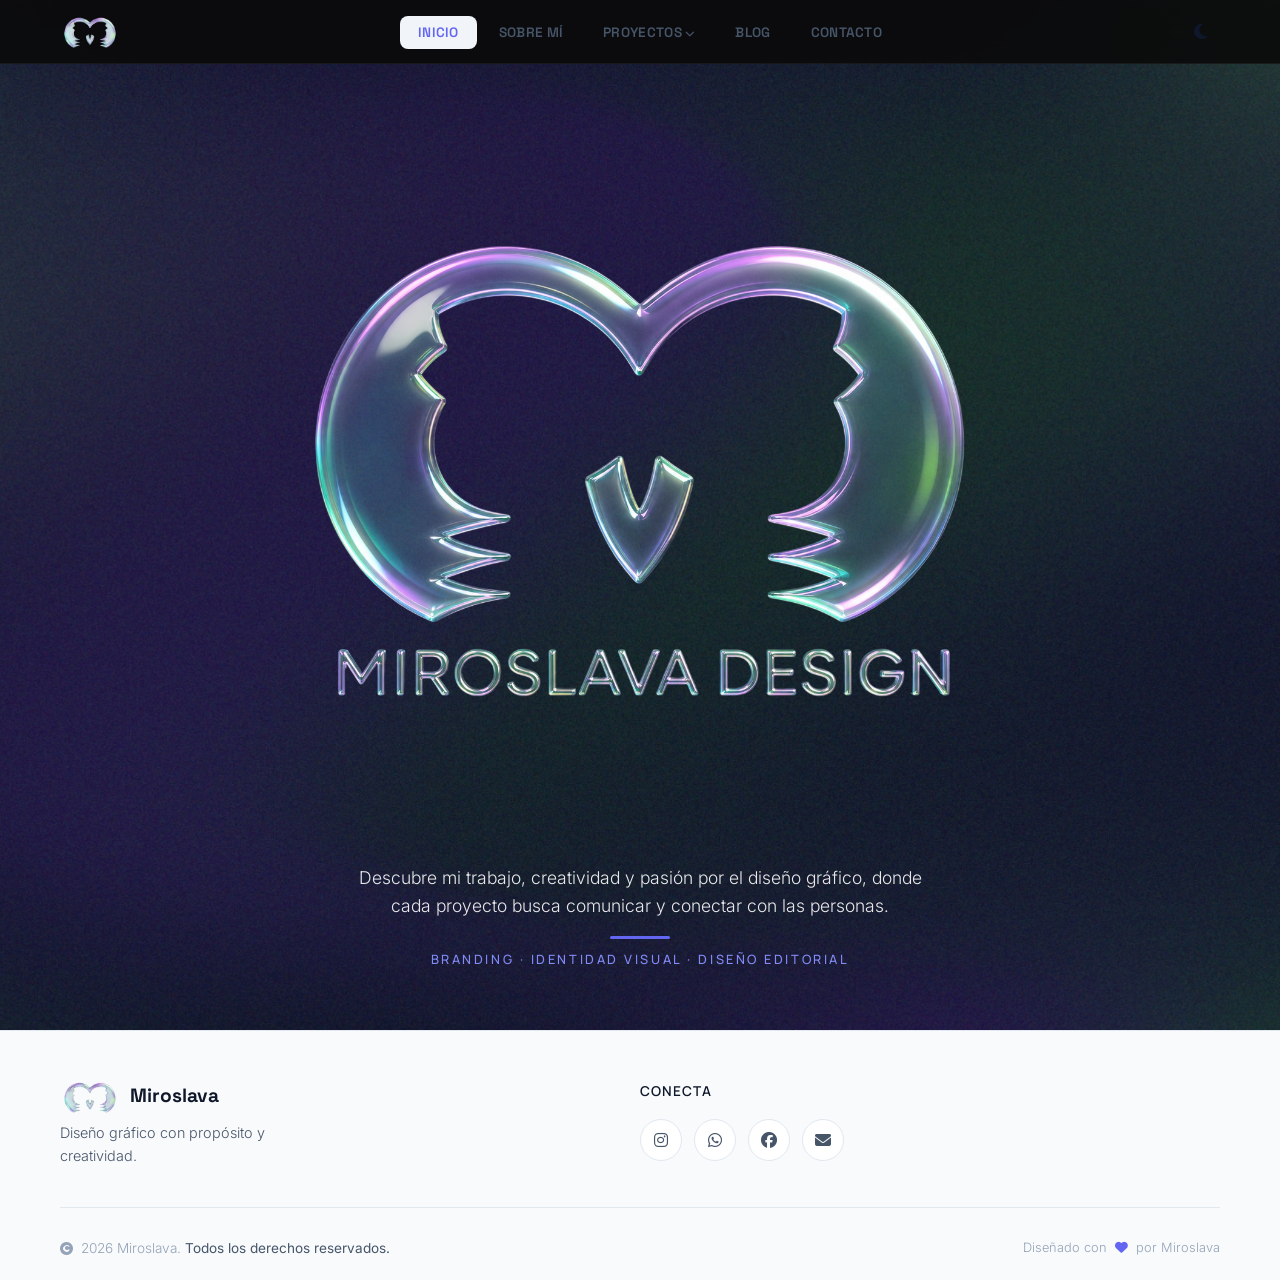
==== commit 0beaad2d: "Correcciones generales y mejoras en el diseño - Corregidas rutas de archivos - Actualizadas tipograf" ====
--- a/index.html
+++ b/index.html
@@ -5,526 +5,164 @@
     <meta name="viewport" content="width=device-width, initial-scale=1.0">
     <title>Miroslava - Diseñadora Gráfica</title>
     
-    <!-- ENLACES EXTERNOS (Tipografías e Iconos) -->
+    <!-- TIPOGRAFIAS -->
     <link rel="preconnect" href="https://fonts.googleapis.com">
     <link rel="preconnect" href="https://fonts.gstatic.com" crossorigin>
-    <link href="https://fonts.googleapis.com/css2?family=Poppins:wght@300;400;500;600;700;800&display=swap" rel="stylesheet">
+    <link href="https://fonts.googleapis.com/css2?family=Inter:ital,opsz,wght@0,14..32,100..900;1,14..32,100..900&family=Manrope:wght@200..800&family=Space+Grotesk:wght@300..700&display=swap" rel="stylesheet">
     
-    <!-- Font Awesome 6 (Iconos gratuitos) -->
+    <!-- ICONOS -->
     <link rel="stylesheet" href="https://cdnjs.cloudflare.com/ajax/libs/font-awesome/6.5.0/css/all.min.css">
     
-    <!-- HOJA DE ESTILOS PRINCIPAL -->
+    <!-- ESTILOS -->
     <link rel="stylesheet" href="style.css">
 </head>
 <body>
 
-    <!-- ========================================== -->
-    <!-- HEADER (Barra de navegación fija)          -->
-    <!-- ========================================== -->
+    <!-- ================================================================ -->
+    <!-- HEADER - Barra de navegacion fija                                 -->
+    <!-- ================================================================ -->
     <header id="header">
         <div class="container header-container">
-            <button id="menu-btn" class="menu-toggle" aria-label="Abrir menú">
-                <i class="fas fa-bars"></i>
-            </button>
+            <div class="header-left">
+                <button id="menu-btn" class="menu-toggle" aria-label="Abrir menu">
+                    <i class="fas fa-bars"></i>
+                </button>
+                <a href="index.html" class="logo">
+                    <img src="img/logo.png" alt="Miroslava Logo">
+                </a>
+            </div>
 
-            <a href="#" class="logo">
-                <img src="img/logo.png" alt="Miroslava Logo"> Amanda Design
-            </a>
+            <nav class="nav-menu">
+                <ul class="nav-list">
+                    <li><a href="index.html" class="active">Inicio</a></li>
+                    <li><a href="sobremi.html">Sobre mí</a></li>
+                    <li class="menu-item-has-children">
+                        <a href="#proyectos">Proyectos <i class="fas fa-chevron-down"></i></a>
+                        <ul class="sub-menu">
+                            <li><a href="proyecto1.html">Diseño de logotipos</a></li>
+                            <li><a href="proyecto2.html">Diseño de flyers</a></li>
+                            <li><a href="proyecto3.html">Spots publicitarios</a></li>
+                        </ul>
+                    </li>
+                    <li><a href="blog.html">Blog</a></li>
+                    <li><a href="contacto.html">Contacto</a></li>
+                </ul>
+            </nav>
 
             <div class="header-actions">
                 <button id="theme-toggle" aria-label="Cambiar tema">
                     <i class="fas fa-moon"></i>
                 </button>
-                <a href="#contacto" class="btn-contact">Contacto</a>
             </div>
         </div>
     </header>
 
-    <!-- ========================================== -->
-    <!-- MENÚ LATERAL (DRAWER)                     -->
-    <!-- ========================================== -->
+    <!-- ================================================================ -->
+    <!-- DRAWER - Menu lateral (Movil)                                    -->
+    <!-- ================================================================ -->
     <div id="overlay"></div>
     <nav id="drawer">
         <div class="drawer-header">
-            <a href="#" class="logo">
-                <img src="img/logo.png" alt="Miroslava Logo"> Amanda Design
+            <a href="index.html" class="logo">
+                <img src="img/logo.png" alt="Miroslava Logo">
             </a>
-            <button id="close-drawer" aria-label="Cerrar menú">
+            <button id="close-drawer" aria-label="Cerrar menu">
                 <i class="fas fa-times"></i>
             </button>
         </div>
         <ul class="drawer-nav">
-            <li><a href="#inicio">Inicio</a></li>
-            <li><a href="#sobre-mi">Sobre mí</a></li>
-            <li><a href="#servicios">Servicios</a></li>
-            <li><a href="#galeria">Portfolio</a></li>
-            <li><a href="blog.html">Blog personal</a></li>
-            <li><a href="#contacto" class="drawer-cta">Contacto</a></li>
+            <li><a href="index.html">Inicio</a></li>
+            <li><a href="sobremi.html">Sobre mí</a></li>
+            <li class="drawer-menu-item-has-children">
+                <a href="#" class="drawer-toggle">Proyectos <i class="fas fa-chevron-down"></i></a>
+                <ul class="drawer-sub-menu">
+                    <li><a href="proyecto1.html">Diseño de logotipos</a></li>
+                    <li><a href="proyecto2.html">Diseño de flyers</a></li>
+                    <li><a href="proyecto3.html">Spots publicitarios</a></li>
+                </ul>
+            </li>
+            <li><a href="blog.html">Blog</a></li>
+            <li><a href="contacto.html" class="drawer-cta">Contacto</a></li>
         </ul>
     </nav>
 
+    <!-- ================================================================ -->
+    <!-- MAIN                                                             -->
+    <!-- ================================================================ -->
     <main>
 
-        <!-- ========================================== -->
-        <!-- SECCIÓN 1: HERO (Centrado)                -->
-        <!-- ========================================== -->
+        <!-- ================================================================ -->
+        <!-- HERO - Seccion principal con imagen de fondo                      -->
+        <!-- ================================================================ -->
         <section id="inicio" class="hero">
             <div class="hero-bg">
-                <img src="https://images.unsplash.com/photo-1516321318423-f06f85e504b3?auto=format&fit=crop&w=1200&q=80" alt="Diseño gráfico">
+                <img src="img/fondo.jpeg" alt="Diseño gráfico">
                 <div class="hero-overlay"></div>
             </div>
+            
             <div class="container hero-content">
-                <span class="hero-badge">Branding · Identidad Visual · Diseño Editorial</span>
-                <h1>
-                    <span>Miroslava</span>
-                    <span>Diseñadora</span>
-                    <span class="highlight">Gráfica</span>
-                </h1>
+                <!-- Logo centrado -->
+                <div class="hero-logo">
+                    <img src="img/fondos/logo burbuja.png" alt="Miroslava Logo" class="hero-logo-img">
+                </div>
+                
+                <!-- Titulo principal -->
+                
+                <!-- Descripcion -->
+                <p class="hero-description">Descubre mi trabajo, creatividad y pasión por el diseño gráfico, donde cada proyecto busca comunicar y conectar con las personas.</p>
+                
+                <!-- Linea decorativa -->
                 <div class="hero-divider"></div>
-                <p>Me dedico al diseño gráfico y la creación de contenido visual, desarrollando flyers publicitarios, logotipos, videos promocionales y gestionando redes sociales para fortalecer la imagen de marcas y negocios.</p>
-                <div class="hero-buttons">
-                    <a href="#galeria" class="btn-primary">Ver Proyectos</a>
-                    <a href="#contacto" class="btn-secondary">Trabajemos Juntos</a>
-                </div>
-            </div>
-            
-        </section>
-
-        <!-- ========================================== -->
-        <!-- SECCIÓN 2: SOBRE MÍ                       -->
-        <!-- ========================================== -->
-        <section id="sobre-mi" class="about">
-            <div class="container">
-                <!-- Fila superior: Imagen + Texto -->
-                <div class="about-row">
-                    <div class="about-image">
-                        <img src="img\sobremi.jpeg" alt="Espacio de trabajo creativo">
-                    </div>
-                    <div class="about-text">
-                        <span class="section-badge">Sobre Mí</span>
-                        <h2>¡Hola! Soy Amanda Nina</h2>
-                        <p>Diseñadora gráfica de 25 años, apasionada por transformar ideas en diseños que impactan y comunican. Me especializo en la creación de flyers publicitarios, logotipos, spots publicitarios en video y gestión de redes sociales.</p>
-                        <p>Me mantengo en constante aprendizaje para incorporar nuevas tendencias y herramientas del diseño, ofreciendo soluciones creativas, modernas y adaptadas a las necesidades de cada proyecto. Mi objetivo es ayudar a marcas y emprendedores a destacar con una identidad visual profesional y contenido que conecte con su público.</p>
-                        <a href="blog.html" class="btn-link">Explorar más <i class="fas fa-arrow-right"></i></a>
-                    </div>
-                </div>
-
-                <!-- Fila inferior: 3 cualidades centradas -->
-                <div class="about-features">
-                    <div class="feature-card">
-                        <div class="feature-icon">
-                            <i class="fas fa-palette"></i>
-                        </div>
-                        <h4>Creatividad</h4>
-                        <p>Diseños modernos e innovadores aplicados a la identidad visual de tu marca.</p>
-                    </div>
-                    
-                    <div class="feature-card">
-                        <div class="feature-icon">
-                            <i class="fas fa-bullseye"></i>
-                        </div>
-                        <h4>Dedicada</h4>
-                        <p>Me esfuerzo por entregar siempre lo mejor en cada proyecto, cuidando cada detalle técnico y visual.</p>
-                    </div>
-                    
-                    <div class="feature-card">
-                        <div class="feature-icon">
-                            <i class="fas fa-rocket"></i>
-                        </div>
-                        <h4>Aprendizaje</h4>
-                        <p>Siempre aprendiendo nuevas tendencias y tecnologías para ofrecer soluciones visuales vanguardistas.</p>
-                    </div>
-                </div>
-            </div>
-        </section>
-
-        <!-- ========================================== -->
-        <!-- SECCIÓN 3: SERVICIOS                      -->
-        <!-- ========================================== -->
-        <section id="servicios" class="services">
-            <div class="container">
-                <div class="services-layout">
-                    <!-- Columna Izquierda - Texto -->
-                    <div class="services-text">
-                        <span class="section-badge">Servicios</span>
-                        <h2>¿En qué puedo ayudarte?</h2>
-                        <p>Conecta tu práctica profesional con herramientas esenciales. Simplifica la atención al cliente, facturación y cumplimiento en una sola plataforma.</p>
-                        <p class="services-subtext">Ofrezco soluciones visuales personalizadas que ayudan a tu marca a destacar en un mercado competitivo.</p>
-                    </div>
-
-                    <!-- Columna Derecha - Cards -->
-                    <div class="services-cards">
-                        <div class="service-card">
-                            <div class="service-icon">
-                                <i class="fas fa-pen-fancy"></i>
-                            </div>
-                            <h5>Identidad Visual</h5>
-                            <p>Logotipos, manuales de marca, paletas de colores y sistemas de comunicación visual.</p>
-                        </div>
-                        
-                        <div class="service-card">
-                            <div class="service-icon">
-                                <i class="fas fa-book-open"></i>
-                            </div>
-                            <h5>Diseño Editorial</h5>
-                            <p>Revistas, catálogos, folletos y piezas impresas con un diseño editorial profesional.</p>
-                        </div>
-                        
-                        <div class="service-card">
-                            <div class="service-icon">
-                                <i class="fas fa-hashtag"></i>
-                            </div>
-                            <h5>Contenido Digital</h5>
-                            <p>Diseño de banners, flyers publicitarios y gestión visual de redes sociales.</p>
-                        </div>
-                        
-                        <div class="service-card">
-                            <div class="service-icon">
-                                <i class="fas fa-video"></i>
-                            </div>
-                            <h5>Edición de Video</h5>
-                            <p>Spots publicitarios cortos y videos promocionales para redes sociales.</p>
-                        </div>
-                    </div>
-                </div>
-            </div>
-        </section>
-
-        <!-- ========================================== -->
-        <!-- SECCIÓN 4: PORTAFOLIO DESTACADO           -->
-        <!-- ========================================== -->
-        <section id="featured-grid" class="featured-section">
-            <div class="container">
-                <div class="featured-header">
-                    <span class="section-badge">Portafolio Destacado</span>
-                    <h2>Diseño que Comunica</h2>
-                    <p>Proyectos de diseño gráfico que transforman ideas en mensajes visuales poderosos. Cada pieza está creada para capturar la esencia de la marca y conectar con su audiencia.</p>
-                </div>
-
-                <div class="featured-grid">
-                    <div class="featured-main">
-                        <img src="https://images.unsplash.com/photo-1542744173-8e7e53415bb0?w=800&auto=format&fit=crop&q=80" alt="Diseño de marca">
-                        <div class="featured-main-overlay">
-                            <span class="featured-tag">Branding</span>
-                            <h3>Identidad Corporativa</h3>
-                            <p>Diseño de identidad visual completa para una marca de tecnología, incluyendo logotipo, paleta de colores y sistema de comunicación.</p>
-                            <a href="#" class="featured-link">
-                                Ver Proyecto <i class="fas fa-arrow-right"></i>
-                            </a>
-                        </div>
-                    </div>
-
-                    <div class="featured-side">
-                        <div class="featured-side-top">
-                            <div class="featured-card">
-                                <img src="https://images.unsplash.com/photo-1557838923-2985c318be48?w=600&auto=format&fit=crop&q=80" alt="Diseño de flyer">
-                                <div class="featured-card-overlay">
-                                    <span class="featured-tag">Flyer</span>
-                                    <h4>Publicidad Gráfica</h4>
-                                </div>
-                            </div>
-                            <div class="featured-card">
-                                <img src="https://images.unsplash.com/photo-1561070791-2526d30994b5?w=600&auto=format&fit=crop&q=80" alt="Diseño de packaging">
-                                <div class="featured-card-overlay">
-                                    <span class="featured-tag">Packaging</span>
-                                    <h4>Diseño de Envases</h4>
-                                </div>
-                            </div>
-                        </div>
-
-                        <div class="featured-card featured-card-wide">
-                            <img src="https://images.unsplash.com/photo-1499951360447-b19be8fe80f5?w=800&auto=format&fit=crop&q=80" alt="Diseño editorial">
-                            <div class="featured-card-overlay">
-                                <span class="featured-tag">Editorial</span>
-                                <h4>Revistas y Catálogos</h4>
-                                <p>Diseño editorial profesional para publicaciones impresas y digitales.</p>
-                            </div>
-                        </div>
-                    </div>
-                </div>
-
-                <div class="featured-stats">
-                    <div class="stat-item">
-                        <span class="stat-number">120+</span>
-                        <p>Proyectos Realizados</p>
-                    </div>
-                    <div class="stat-item">
-                        <span class="stat-number">45+</span>
-                        <p>Clientes Satisfechos</p>
-                    </div>
-                    <div class="stat-item">
-                        <span class="stat-number">98%</span>
-                        <p>Tasa de Aprobación</p>
-                    </div>
-                    <div class="stat-item">
-                        <span class="stat-number">15+</span>
-                        <p>Marcas Desarrolladas</p>
-                    </div>
-                </div>
-            </div>
-        </section>
-
-        <!-- ========================================== -->
-        <!-- SECCIÓN 5: GALERÍA MARQUEE VERTICAL       -->
-        <!-- ========================================== -->
-        <section id="gallery-marquee" class="gallery-marquee-section">
-            <div class="container">
-                <div class="marquee-layout">
-                    <div class="marquee-content">
-                        <span class="section-badge">Trabajos</span>
-                        <h2>Colecciones</h2>
-                        <p>Descubre nuestros últimos trabajos</p>
-                        
-                        <div class="marquee-stats">
-                            <div>
-                                <span class="stat-number">100+</span>
-                                <p>Proyectos Completados</p>
-                            </div>
-                            <div>
-                                <span class="stat-number">20+</span>
-                                <p>Clientes Satisfechos</p>
-                            </div>
-                        </div>
-                        
-                        <a href="#" class="btn-marquee">
-                            Ver Colección
-                            <i class="fas fa-arrow-right"></i>
-                        </a>
-                    </div>
-
-                    <div class="marquee-container">
-                        <div class="marquee-grid">
-                            <div class="marquee-col marquee-col-up">
-                                <div class="marquee-track-up">
-                                    <img src="img/galeria/proyecto1.jpeg" alt="Trabajo 1">
-                                    <img src="img/galeria/proyecto2.jpeg" alt="Trabajo 2">
-                                    <img src="img/galeria/proyecto3.jpeg" alt="Trabajo 3">
-                                    <img src="img/galeria/proyecto6.jpeg" alt="Trabajo 4">
-                                    <img src="img/galeria/proyecto1.jpeg" alt="Trabajo 1">
-                                    <img src="img/galeria/proyecto5.jpeg" alt="Trabajo 2">
-                                    <img src="img/galeria/proyecto3.jpeg" alt="Trabajo 3">
-                                    <img src="img/galeria/proyecto4.jpeg" alt="Trabajo 4">
-                                </div>
-                            </div>
-
-                            <div class="marquee-col marquee-col-down">
-                                <div class="marquee-track-down">
-                                    <img src="img/marquee/marquee1.jpeg" alt="Trabajo 5">
-                                    <img src="img/marquee/marquee2.jpeg" alt="Trabajo 6">
-                                    <img src="img/marquee/marquee3.jpeg" alt="Trabajo 7">
-                                    <img src="img/marquee/marquee4.jpeg" alt="Trabajo 8">
-                                    <img src="img/marquee/marquee5.jpeg" alt="Trabajo 5">
-                                    <img src="img/marquee/marquee4.jpeg" alt="Trabajo 6">
-                                    <img src="img/marquee/marquee1.jpeg" alt="Trabajo 7">
-                                    <img src="img/marquee/marquee2.jpeg" alt="Trabajo 8">
-                                </div>
-                            </div>
-
-                            <div class="marquee-col marquee-col-up marquee-col-desktop">
-                                <div class="marquee-track-up">
-                                    <img src="img/marquee/marquee1.jpeg" alt="Trabajo 5">
-                                    <img src="img/marquee/marquee2.jpeg" alt="Trabajo 6">
-                                    <img src="img/marquee/marquee3.jpeg" alt="Trabajo 7">
-                                    <img src="img/marquee/marquee4.jpeg" alt="Trabajo 8">
-                                    <img src="img/marquee/marquee5.jpeg" alt="Trabajo 5">
-                                    <img src="img/marquee/marquee6.jpeg" alt="Trabajo 6">
-                                    <img src="img/marquee/marquee1.jpeg" alt="Trabajo 7">
-                                    <img src="img/marquee/marquee8.jpg" alt="Trabajo 8">
-                                </div>
-                            </div>
-                        </div>
-
-                        <div class="marquee-gradient-top"></div>
-                        <div class="marquee-gradient-bottom"></div>
-                    </div>
-                </div>
-            </div>
-        </section>
-
-        <!-- SECCIÓN: CARRUSEL DE VIDEOS (Verticales) -->
-<section id="video-carousel" class="video-carousel-section">
-    <div class="container">
-        <!-- Header -->
-        <div class="video-carousel-header">
-            <span class="section-badge">Galería de Videos</span>
-            <h2>Contenido en Movimiento</h2>
-            <p>Videos promocionales y contenido audiovisual para redes sociales</p>
-        </div>
-
-        <!-- Carrusel de Videos -->
-        <div class="video-carousel-wrapper">
-            <div class="video-carousel-track" id="videoTrack">
-                <!-- Video 1 -->
-                <div class="video-carousel-slide">
-                    <div class="video-card">
-                        <video class="video-player" muted loop playsinline>
-                            <source src="videos/video1.mp4" type="video/mp4">
-                            Tu navegador no soporta videos.
-                        </video>
-                        <div class="video-overlay">
-                            <span class="video-tag">Promocional</span>
-                            <h3>Video 1</h3>
-                            <button class="video-play-btn" aria-label="Reproducir video">
-                                <i class="fas fa-play"></i>
-                            </button>
-                        </div>
-                    </div>
-                </div>
-
-                <!-- Video 2 -->
-                <div class="video-carousel-slide">
-                    <div class="video-card">
-                        <video class="video-player" muted loop playsinline>
-                            <source src="videos/video2.mp4" type="video/mp4">
-                            Tu navegador no soporta videos.
-                        </video>
-                        <div class="video-overlay">
-                            <span class="video-tag">Educativo</span>
-                            <h3>Video 2</h3>
-                            <button class="video-play-btn" aria-label="Reproducir video">
-                                <i class="fas fa-play"></i>
-                            </button>
-                        </div>
-                    </div>
-                </div>
-
-                <!-- Video 3 -->
-                <div class="video-carousel-slide">
-                    <div class="video-card">
-                        <video class="video-player" muted loop playsinline>
-                            <source src="videos/video3.mp4" type="video/mp4">
-                            Tu navegador no soporta videos.
-                        </video>
-                        <div class="video-overlay">
-                            <span class="video-tag">Branding</span>
-                            <h3>Video 3</h3>
-                            <button class="video-play-btn" aria-label="Reproducir video">
-                                <i class="fas fa-play"></i>
-                            </button>
-                        </div>
-                    </div>
-                </div>
-
-                <!-- Agrega más videos según necesites -->
-            </div>
-        </div>
-
-        <!-- Navegación -->
-        <div class="video-carousel-nav">
-            <button id="videoPrev" class="video-nav-btn video-nav-prev" aria-label="Anterior">
-                <i class="fas fa-arrow-left"></i>
-            </button>
-            
-            <div class="video-progress" id="videoProgress">
-                <span class="video-dot active"></span>
-                <span class="video-dot"></span>
-                <span class="video-dot"></span>
-            </div>
-            
-            <button id="videoNext" class="video-nav-btn video-nav-next" aria-label="Siguiente">
-                <i class="fas fa-arrow-right"></i>
-            </button>
-        </div>
-    </div>
-</section>
-
-        <!-- ========================================== -->
-        <!-- SECCIÓN 8: CONTACTO                      -->
-        <!-- ========================================== -->
-        <section id="contacto" class="contact">
-            <div class="container">
-                <div class="contact-grid">
-                    <div class="contact-info">
-                        <span class="section-badge">Contacto</span>
-                        <h2>Hablemos de tu próximo proyecto</h2>
-                        <p>¿Tienes una idea en mente? Me encantaría escucharla y ayudarte a hacerla realidad.</p>
-                        <div class="contact-details">
-                            <div>
-                                <i class="fas fa-envelope"></i>
-                                <span>miroslava@diseno.com</span>
-                            </div>
-                            <div>
-                                <i class="fas fa-phone"></i>
-                                <span>+591 62363338</span>
-                            </div>
-                            <div>
-                                <i class="fas fa-map-marker-alt"></i>
-                                <span>La Paz, Bolivia</span>
-                            </div>
-                        </div>
-                        <div class="contact-social">
-                            <a href="#"><i class="fab fa-linkedin-in"></i></a>
-                            <a href="#"><i class="fab fa-behance"></i></a>
-                            <a href="#"><i class="fab fa-instagram"></i></a>
-                            <a href="#"><i class="fab fa-x-twitter"></i></a>
-                        </div>
-                    </div>
-                    <form class="contact-form" id="contactForm">
-                        <div class="form-group">
-                            <label for="name">Nombre</label>
-                            <input type="text" id="name" name="name" placeholder="Tu nombre" required>
-                        </div>
-                        <div class="form-group">
-                            <label for="email">Email</label>
-                            <input type="email" id="email" name="email" placeholder="tu@email.com" required>
-                        </div>
-                        <div class="form-group">
-                            <label for="message">Mensaje</label>
-                            <textarea id="message" name="message" rows="4" placeholder="Cuéntame sobre tu proyecto..." required></textarea>
-                        </div>
-                        <button type="submit" class="btn-primary btn-full">Enviar Mensaje</button>
-                    </form>
-                </div>
+                
+                <!-- Subtitulo -->
+                <p class="hero-subtitle">Branding · Identidad Visual · Diseño Editorial</p>
             </div>
         </section>
 
     </main>
 
-    <!-- ========================================== -->
-    <!-- FOOTER                                     -->
-    <!-- ========================================== -->
+    <!-- ================================================================ -->
+    <!-- FOOTER - Pie de pagina                                           -->
+    <!-- ================================================================ -->
     <footer id="footer">
         <div class="container">
-            <div class="footer-grid">
+            <div class="footer-content">
                 <div class="footer-brand">
-                    <a href="#" class="logo">
-                <img src="img/logo.png" alt="Miroslava Logo"> Amanda Design
-            </a>
-                    <p>Comprometidos con nuestro trabajo y nuestros clientes.</p>
-                    <div class="footer-social-proof">
-                        <div class="avatars">
-                            <img src="https://images.unsplash.com/photo-1494790108377-be9c29b29330?w=100&auto=format&fit=crop&q=80" alt="Usuario">
-                            <img src="https://images.unsplash.com/photo-1507003211169-0a1dd7228f2d?w=100&auto=format&fit=crop&q=80" alt="Usuario">
-                            <img src="https://images.unsplash.com/photo-1438761681033-6461ffad8d80?w=100&auto=format&fit=crop&q=80" alt="Usuario">
-                        </div>
-                    </div>
+                    <a href="index.html" class="footer-logo">
+                        <img src="img/logo.png" alt="Miroslava Logo">
+                        <span class="footer-brand-name">Miroslava</span>
+                    </a>
+                    <p class="footer-brand-desc">Diseño gráfico con propósito y creatividad.</p>
                 </div>
 
-                <div class="footer-links">
-                    <h4>Soporte</h4>
-                    <ul>
-                        <li><a href="#">Centro de Ayuda</a></li>
-                        <li><a href="#">Contáctanos</a></li>
-                        <li><a href="#">Devoluciones</a></li>
-                        <li><a href="#">Envíos</a></li>
-                    </ul>
+                <div class="footer-social">
+                    <h4>Conecta</h4>
+                    <div class="footer-social-icons">
+                        <a href="#" aria-label="Instagram"><i class="fab fa-instagram"></i></a>
+                        <a href="#" aria-label="WhatsApp"><i class="fab fa-whatsapp"></i></a>
+                        <a href="#" aria-label="Facebook"><i class="fab fa-facebook"></i></a>
+                        <a href="#" aria-label="Email"><i class="fas fa-envelope"></i></a>
+                    </div>
                 </div>
             </div>
 
+            <div class="footer-divider"></div>
+
             <div class="footer-bottom">
-                <p>© 2026 Miroslava. Todos los derechos reservados.</p>
-                <div class="footer-legal">
-                    <a href="#">Términos</a>
-                    <a href="#">Privacidad</a>
-                    <a href="#">Cookies</a>
-                </div>
+                <p class="footer-copyright">
+                    <i class="fas fa-copyright"></i> 2026 Miroslava. 
+                    <span class="footer-copyright-text">Todos los derechos reservados.</span>
+                </p>
+                <p class="footer-credits">
+                    Diseñado con <i class="fas fa-heart" style="color: #6366f1;"></i> por Miroslava
+                </p>
             </div>
         </div>
     </footer>
 
-    <!-- ========================================== -->
-    <!-- SCRIPTS                                    -->
-    <!-- ========================================== -->
+    <!-- ================================================================ -->
+    <!-- SCRIPTS                                                          -->
+    <!-- ================================================================ -->
     <script src="script.js"></script>
 </body>
 </html>
--- a/style.css
+++ b/style.css
@@ -1,6 +1,12 @@
-/* ============================================ */
-/* RESET Y ESTILOS BASE                        */
-/* ============================================ */
+/* ================================================================
+   PROYECTO: PORTAFOLIO MIROSLAVA
+   ARCHIVO: style.css
+   DESCRIPCION: Estilos globales y componentes principales
+   ================================================================ */
+
+/* ================================================================
+   RESET Y NORMALIZACION
+   ================================================================ */
 
 * {
     margin: 0;
@@ -8,27 +14,29 @@
     box-sizing: border-box;
 }
 
+/* ================================================================
+   VARIABLES CSS (Tema Claro / Oscuro)
+   ================================================================ */
+
 :root {
-    /* Colores principales */
+    /* Tipografias */
+    --font-heading: 'Space Grotesk', sans-serif;
+    --font-body: 'Inter', sans-serif;
+    --font-accent: 'Manrope', sans-serif;
+    
+    /* Pesos */
+    --font-weight-light: 300;
+    --font-weight-regular: 400;
+    --font-weight-medium: 500;
+    --font-weight-semibold: 600;
+    --font-weight-bold: 700;
+    --font-weight-extrabold: 800;
+    
+    /* Colores */
     --color-primary: #6366f1;
     --color-primary-dark: #4f46e5;
     --color-primary-light: #818cf8;
     
-    --color-white: #ffffff;
-    --color-black: #0a0a0a;
-    --color-gray-50: #f8fafc;
-    --color-gray-100: #f1f5f9;
-    --color-gray-200: #e2e8f0;
-    --color-gray-300: #cbd5e1;
-    --color-gray-400: #94a3b8;
-    --color-gray-500: #64748b;
-    --color-gray-600: #475569;
-    --color-gray-700: #334155;
-    --color-gray-800: #1e293b;
-    --color-gray-900: #0f172a;
-    --color-gray-950: #020617;
-
-    /* Tema claro (por defecto) */
     --bg-primary: #ffffff;
     --bg-secondary: #f8fafc;
     --bg-card: #ffffff;
@@ -38,24 +46,16 @@
     --text-muted: #94a3b8;
     --border-color: #e2e8f0;
     --shadow-color: rgba(0, 0, 0, 0.1);
-    --hero-overlay: linear-gradient(to top, rgba(15, 23, 42, 0.9), rgba(15, 23, 42, 0.4));
     --drawer-bg: #0a0a0a;
     --drawer-text: #ffffff;
-    --feature-bg: #f8fafc;
     
-    /* Fuentes */
-    --font-family: 'Poppins', -apple-system, BlinkMacSystemFont, 'Segoe UI', sans-serif;
-    
-    /* Transiciones */
-    --transition: all 0.3s cubic-bezier(0.4, 0, 0.2, 1);
-    
-    /* Espaciado */
+    /* Dimensiones */
     --container-width: 1200px;
     --header-height: 64px;
-    --section-padding: 80px 0;
-}
-
-/* Tema oscuro */
+    --transition: all 0.3s cubic-bezier(0.4, 0, 0.2, 1);
+}
+
+/* Tema Oscuro */
 html.dark {
     --bg-primary: #020617;
     --bg-secondary: #0f172a;
@@ -66,22 +66,25 @@
     --text-muted: #64748b;
     --border-color: #1e293b;
     --shadow-color: rgba(0, 0, 0, 0.5);
-    --hero-overlay: linear-gradient(to top, rgba(2, 6, 23, 0.95), rgba(2, 6, 23, 0.5));
     --drawer-bg: #0a0a0a;
     --drawer-text: #f8fafc;
-    --feature-bg: #1e293b;
-}
+}
+
+/* ================================================================
+   ESTILOS BASE
+   ================================================================ */
 
 html {
     scroll-behavior: smooth;
 }
 
 body {
-    font-family: var(--font-family);
-    background-color: var(--bg-primary);
+    font-family: var(--font-body);
+    font-weight: var(--font-weight-regular);
+    background: var(--bg-primary);
     color: var(--text-primary);
     line-height: 1.6;
-    transition: background-color 0.3s, color 0.3s;
+    transition: background 0.3s, color 0.3s;
     overflow-x: hidden;
 }
 
@@ -105,9 +108,28 @@
     padding: 0 20px;
 }
 
-/* ============================================ */
-/* HEADER                                       */
-/* ============================================ */
+/* ================================================================
+   TIPOGRAFIAS GLOBALES
+   ================================================================ */
+
+h1, h2, h3, h4, h5, h6 {
+    font-family: var(--font-heading);
+    font-weight: var(--font-weight-bold);
+}
+
+p, .text-body, .description {
+    font-family: var(--font-body);
+    font-weight: var(--font-weight-light);
+}
+
+.subtitle, .badge, .tag, .label, .section-badge {
+    font-family: var(--font-accent);
+    font-weight: var(--font-weight-medium);
+}
+
+/* ================================================================
+   HEADER - Barra de navegacion fija
+   ================================================================ */
 
 #header {
     position: fixed;
@@ -115,60 +137,124 @@
     left: 0;
     right: 0;
     z-index: 50;
+    height: var(--header-height);
     background: rgba(10, 10, 10, 0.9);
     backdrop-filter: blur(12px);
     -webkit-backdrop-filter: blur(12px);
     border-bottom: 1px solid rgba(255, 255, 255, 0.08);
+    transition: var(--transition);
+}
+
+.header-container {
+    display: flex;
+    align-items: center;
+    justify-content: space-between;
     height: var(--header-height);
-    transition: var(--transition);
-}
-
-html.dark #header {
-    background: rgba(10, 10, 10, 0.95);
-}
-
-.header-container {
-    display: grid;
-    grid-template-columns: 1fr auto 1fr;
-    align-items: center;
-    height: var(--header-height);
+    padding: 0 20px;
+}
+
+.header-left {
+    display: flex;
+    align-items: center;
+    gap: 8px;
+    flex-shrink: 0;
+}
+
+.logo img {
+    height: 32px;
+    width: auto;
 }
 
 .menu-toggle {
+    display: none;
     background: none;
     border: none;
     color: var(--text-primary);
     font-size: 1.25rem;
     cursor: pointer;
-    width: 40px;
-    height: 40px;
+    width: 44px;
+    height: 44px;
+    border-radius: 12px;
+    transition: all 0.2s ease;
+    padding: 0;
+    margin: 0;
     display: flex;
     align-items: center;
     justify-content: center;
-    border-radius: 12px;
+    flex-shrink: 0;
+    position: relative;
+}
+
+.menu-toggle:hover {
+    background: rgba(255, 255, 255, 0.08);
+}
+
+.menu-toggle:focus {
+    outline: none;
+}
+
+.menu-toggle:active {
+    transform: scale(0.92);
+    background: rgba(255, 255, 255, 0.15);
+}
+
+.menu-toggle i {
+    font-size: 1.25rem;
+    color: var(--text-primary);
+    line-height: 1;
+    display: flex;
+    align-items: center;
+    justify-content: center;
+    pointer-events: none;
+}
+
+html.dark .menu-toggle i {
+    color: var(--text-primary);
+}
+
+html.dark .menu-toggle:hover {
+    background: rgba(255, 255, 255, 0.1);
+}
+
+html.dark .menu-toggle:active {
+    background: rgba(255, 255, 255, 0.2);
+}
+
+.nav-menu {
+    display: flex;
+    flex: 1;
+    justify-content: center;
+}
+
+.nav-list {
+    display: flex;
+    align-items: center;
+    gap: 4px;
+}
+
+.nav-list a {
+    padding: 8px 18px;
+    font-family: var(--font-heading);
+    font-weight: var(--font-weight-semibold);
+    font-size: 0.85rem;
+    color: var(--text-secondary);
+    border-radius: 8px;
     transition: var(--transition);
-}
-
-.menu-toggle:hover {
+    letter-spacing: 0.3px;
+    text-transform: uppercase;
+}
+
+.nav-list a:hover,
+.nav-list a.active {
+    color: var(--color-primary);
     background: var(--bg-card-hover);
 }
 
-.logo {
-    display: flex;
-    align-items: center;
-    justify-content: center;
-}
-
-.logo img {
-    height: 32px;
-    width: auto;
-}
-
 .header-actions {
     display: flex;
     align-items: center;
-    gap: 12px;
-    justify-content: flex-end;
+    gap: 8px;
+    flex-shrink: 0;
 }
 
 #theme-toggle {
@@ -179,9 +265,6 @@
     cursor: pointer;
     width: 40px;
     height: 40px;
-    display: flex;
-    align-items: center;
-    justify-content: center;
     border-radius: 12px;
     transition: var(--transition);
 }
@@ -193,6 +276,7 @@
 #theme-toggle .fa-moon {
     display: block;
 }
+
 #theme-toggle .fa-sun {
     display: none;
 }
@@ -200,37 +284,49 @@
 html.dark #theme-toggle .fa-moon {
     display: none;
 }
+
 html.dark #theme-toggle .fa-sun {
     display: block;
 }
 
-.btn-contact {
-    padding: 8px 20px;
-    background: var(--color-primary);
-    color: white;
-    font-weight: 600;
-    font-size: 0.875rem;
-    border-radius: 12px;
-    transition: var(--transition);
-    display: none;
-}
-
-.btn-contact:hover {
-    background: var(--color-primary-dark);
-    box-shadow: 0 4px 20px rgba(99, 102, 241, 0.3);
-    transform: translateY(-1px);
-}
-
-@media (min-width: 768px) {
-    .btn-contact {
-        display: inline-flex;
-        align-items: center;
-    }
-}
-
-/* ============================================ */
-/* DRAWER (Menú Móvil)                        */
-/* ============================================ */
+/* Responsive Header */
+@media (max-width: 1023px) {
+    .nav-menu {
+        display: none !important;
+    }
+    .menu-toggle {
+        display: flex !important;
+    }
+}
+
+@media (min-width: 1024px) {
+    .menu-toggle {
+        display: none !important;
+    }
+}
+
+@media (max-width: 480px) {
+    .logo img {
+        height: 24px;
+    }
+    .menu-toggle {
+        width: 38px;
+        height: 38px;
+        font-size: 1.1rem;
+    }
+    .menu-toggle i {
+        font-size: 1.1rem;
+    }
+    #theme-toggle {
+        width: 36px;
+        height: 36px;
+        font-size: 0.95rem;
+    }
+}
+
+/* ================================================================
+   DRAWER - Menu lateral (Movil)
+   ================================================================ */
 
 #overlay {
     position: fixed;
@@ -239,7 +335,7 @@
     z-index: 99;
     opacity: 0;
     visibility: hidden;
-    transition: opacity 0.3s ease, visibility 0.3s ease;
+    transition: opacity 0.3s, visibility 0.3s;
 }
 
 #overlay.active {
@@ -282,15 +378,15 @@
     cursor: pointer;
     width: 40px;
     height: 40px;
-    display: flex;
-    align-items: center;
-    justify-content: center;
     border-radius: 12px;
     transition: var(--transition);
+    display: flex;
+    align-items: center;
+    justify-content: center;
 }
 
 #close-drawer:hover {
-    background: rgba(255, 255, 255, 0.05);
+    background: rgba(255, 255, 255, 0.08);
 }
 
 .drawer-nav {
@@ -300,17 +396,29 @@
 }
 
 .drawer-nav a {
-    display: block;
-    padding: 12px 16px;
+    display: flex;
+    align-items: center;
+    padding: 14px 18px;
     color: var(--drawer-text);
     font-weight: 500;
     border-radius: 12px;
-    transition: var(--transition);
+    transition: all 0.2s ease;
     font-size: 0.95rem;
+    gap: 10px;
 }
 
 .drawer-nav a:hover {
-    background: rgba(255, 255, 255, 0.05);
+    background: rgba(255, 255, 255, 0.12);
+}
+
+.drawer-nav a:active {
+    background: rgba(255, 255, 255, 0.2);
+    transform: scale(0.96);
+}
+
+.drawer-nav a.active {
+    background: rgba(255, 255, 255, 0.08);
+    color: var(--color-primary-light);
 }
 
 .drawer-nav .drawer-cta {
@@ -319,6 +427,7 @@
     color: white;
     text-align: center;
     font-weight: 600;
+    justify-content: center;
 }
 
 .drawer-nav .drawer-cta:hover {
@@ -326,9 +435,77 @@
     box-shadow: 0 4px 20px rgba(99, 102, 241, 0.3);
 }
 
-/* ============================================ */
-/* HERO - CENTRADO                            */
-/* ============================================ */
+.drawer-menu-item-has-children {
+    position: relative;
+}
+
+.drawer-toggle {
+    display: flex !important;
+    align-items: center;
+    justify-content: space-between;
+    cursor: pointer;
+    width: 100%;
+}
+
+.drawer-toggle i {
+    transition: transform 0.3s ease;
+    font-size: 0.7rem;
+    opacity: 0.5;
+}
+
+.drawer-toggle.active i {
+    transform: rotate(180deg);
+    opacity: 1;
+}
+
+.drawer-sub-menu {
+    display: none;
+    padding-left: 16px;
+    margin-top: 4px;
+    border-left: 2px solid var(--color-primary);
+    margin-left: 16px;
+}
+
+.drawer-sub-menu.open {
+    display: block;
+    animation: fadeInDown 0.3s ease;
+}
+
+.drawer-sub-menu a {
+    padding: 10px 16px !important;
+    font-size: 0.85rem !important;
+    opacity: 0.75;
+    padding-left: 8px !important;
+}
+
+.drawer-sub-menu a:hover {
+    opacity: 1;
+    background: rgba(255, 255, 255, 0.08) !important;
+}
+
+@keyframes fadeInDown {
+    from {
+        opacity: 0;
+        transform: translateY(-8px);
+    }
+    to {
+        opacity: 1;
+        transform: translateY(0);
+    }
+}
+
+@media (min-width: 1024px) {
+    #drawer {
+        display: none !important;
+    }
+    #overlay {
+        display: none !important;
+    }
+}
+
+/* ================================================================
+   HERO - Seccion principal
+   ================================================================ */
 
 .hero {
     position: relative;
@@ -336,9 +513,9 @@
     display: flex;
     align-items: center;
     justify-content: center;
+    text-align: center;
     padding: calc(var(--header-height) + 40px) 0 60px;
     overflow: hidden;
-    text-align: center;
 }
 
 .hero-bg {
@@ -356,1559 +533,279 @@
 .hero-overlay {
     position: absolute;
     inset: 0;
-    background: var(--hero-overlay);
+    background: rgba(15, 23, 42, 0.75);
+    z-index: 1;
 }
 
 .hero-content {
     position: relative;
-    z-index: 1;
+    z-index: 2;
     max-width: 800px;
     margin: 0 auto;
     padding: 0 20px;
 }
 
-.hero-badge {
-    display: inline-block;
-    color: var(--color-primary-light);
-    font-size: 0.75rem;
-    font-weight: 600;
-    letter-spacing: 0.25em;
-    text-transform: uppercase;
-    margin-bottom: 20px;
-}
-
-.hero h1 {
-    font-size: 2.5rem;
-    font-weight: 800;
+.hero-title {
+    font-family: var(--font-heading);
+    font-weight: var(--font-weight-bold);
+    font-size: 3.5rem;
+    color: white;
     line-height: 1.1;
-    color: white;
-}
-
-.hero h1 span {
-    display: block;
-}
-
-.hero h1 .highlight {
-    color: var(--color-primary-light);
+    letter-spacing: 2px;
+    margin-bottom: 8px;
+}
+
+.hero-description {
+    font-family: var(--font-body);
+    font-weight: var(--font-weight-light);
+    font-size: 1.1rem;
+    color: rgba(255, 255, 255, 0.9);
+    max-width: 600px;
+    margin: 0 auto 16px;
+    line-height: 1.6;
 }
 
 .hero-divider {
-    width: 80px;
-    height: 4px;
+    width: 60px;
+    height: 3px;
     background: var(--color-primary);
     border-radius: 4px;
-    margin: 24px auto;
-}
-
-.hero p {
-    color: rgba(255, 255, 255, 0.8);
-    font-size: 1.05rem;
-    max-width: 600px;
-    margin: 0 auto;
-    font-weight: 400;
-    line-height: 1.7;
-}
-
-.hero-buttons {
-    display: flex;
+    margin: 0 auto 10px;
+}
+
+.hero-subtitle {
+    font-family: var(--font-accent);
+    font-weight: var(--font-weight-medium);
+    color: var(--color-primary-light);
+    font-size: 0.8rem;
+    letter-spacing: 0.2em;
+    text-transform: uppercase;
+}
+
+@media (max-width: 768px) {
+    .hero-title {
+        font-size: 2.5rem;
+    }
+    .hero-description {
+        font-size: 1rem;
+    }
+}
+
+@media (max-width: 480px) {
+    .hero-title {
+        font-size: 2rem;
+    }
+    .hero-description {
+        font-size: 0.9rem;
+    }
+    .hero-subtitle {
+        font-size: 0.7rem;
+    }
+}
+
+/* ================================================================
+   SUBMENU DESPLEGABLE (Desktop)
+   ================================================================ */
+
+.nav-list > li {
+    position: relative;
+}
+
+.nav-list > li > a i {
+    font-size: 0.6rem;
+    transition: transform 0.3s ease;
+}
+
+.nav-list > li:hover > a i {
+    transform: rotate(180deg);
+}
+
+.sub-menu {
+    position: absolute;
+    top: 100%;
+    left: 0;
+    min-width: 200px;
+    background: var(--bg-card);
+    border-radius: 12px;
+    padding: 8px;
+    box-shadow: 0 12px 40px var(--shadow-color);
+    border: 1px solid var(--border-color);
+    opacity: 0;
+    visibility: hidden;
+    transform: translateY(10px);
+    transition: opacity 0.3s ease, transform 0.3s ease, visibility 0.3s ease;
+    z-index: 100;
+}
+
+.nav-list > li:hover .sub-menu {
+    opacity: 1;
+    visibility: visible;
+    transform: translateY(0);
+}
+
+.sub-menu a {
+    display: block;
+    padding: 10px 16px;
+    font-family: var(--font-heading);
+    font-weight: var(--font-weight-medium);
+    font-size: 0.85rem;
+    color: var(--text-secondary);
+    border-radius: 8px;
+    transition: var(--transition);
+}
+
+.sub-menu a:hover {
+    color: var(--color-primary);
+    background: var(--bg-card-hover);
+}
+
+@media (max-width: 1023px) {
+    .sub-menu {
+        display: none !important;
+    }
+    .nav-list > li > a i {
+        display: none;
+    }
+}
+
+html.dark .sub-menu {
+    background: var(--bg-card);
+    border-color: var(--border-color);
+    box-shadow: 0 12px 40px rgba(0, 0, 0, 0.5);
+}
+
+html.dark .sub-menu a:hover {
+    color: var(--color-primary-light);
+    background: var(--bg-card-hover);
+}
+
+/* ================================================================
+   FOOTER
+   ================================================================ */
+
+#footer {
+    background: var(--bg-secondary);
+    border-top: 1px solid var(--border-color);
+    padding: 50px 0 20px;
+    transition: background 0.3s, border-color 0.3s;
+}
+
+.footer-content {
+    display: grid;
+    grid-template-columns: 1fr;
+    gap: 40px;
+    padding-bottom: 30px;
+}
+
+@media (min-width: 768px) {
+    .footer-content {
+        grid-template-columns: 2fr 1fr 1fr;
+        gap: 60px;
+    }
+}
+
+.footer-logo {
+    display: flex;
+    align-items: center;
+    gap: 10px;
+}
+
+.footer-logo img {
+    height: 32px;
+    width: auto;
+}
+
+.footer-brand-name {
+    font-family: var(--font-heading);
+    font-weight: var(--font-weight-bold);
+    font-size: 1.2rem;
+    color: var(--text-primary);
+}
+
+.footer-brand-desc {
+    font-family: var(--font-body);
+    font-weight: var(--font-weight-light);
+    font-size: 0.9rem;
+    color: var(--text-secondary);
+    margin-top: 8px;
+    max-width: 280px;
+    line-height: 1.6;
+}
+
+.footer-links h4,
+.footer-social h4 {
+    font-family: var(--font-accent);
+    font-weight: var(--font-weight-semibold);
+    font-size: 0.85rem;
+    color: var(--text-primary);
+    text-transform: uppercase;
+    letter-spacing: 1px;
+    margin-bottom: 16px;
+}
+
+.footer-links ul {
+    display: flex;
+    flex-direction: column;
+    gap: 10px;
+}
+
+.footer-links a {
+    font-family: var(--font-body);
+    font-weight: var(--font-weight-regular);
+    font-size: 0.9rem;
+    color: var(--text-secondary);
+    transition: var(--transition);
+}
+
+.footer-links a:hover {
+    color: var(--color-primary);
+    transform: translateX(4px);
+}
+
+.footer-social-icons {
+    display: flex;
+    gap: 12px;
     flex-wrap: wrap;
-    gap: 16px;
-    margin-top: 32px;
+}
+
+.footer-social-icons a {
+    display: flex;
+    align-items: center;
     justify-content: center;
-}
-
-.btn-primary {
-    display: inline-flex;
-    align-items: center;
-    padding: 14px 32px;
+    width: 42px;
+    height: 42px;
+    border-radius: 50%;
+    background: var(--bg-card);
+    color: var(--text-secondary);
+    border: 1px solid var(--border-color);
+    transition: var(--transition);
+    font-size: 1rem;
+}
+
+.footer-social-icons a:hover {
     background: var(--color-primary);
     color: white;
-    font-weight: 600;
-    border-radius: 9999px;
-    border: none;
-    cursor: pointer;
-    transition: var(--transition);
-    font-size: 0.95rem;
-}
-
-.btn-primary:hover {
-    background: var(--color-primary-dark);
-    transform: translateY(-2px);
-    box-shadow: 0 8px 30px rgba(99, 102, 241, 0.35);
-}
-
-.btn-secondary {
-    display: inline-flex;
-    align-items: center;
-    padding: 14px 32px;
-    background: rgba(255, 255, 255, 0.08);
-    backdrop-filter: blur(8px);
-    -webkit-backdrop-filter: blur(8px);
-    color: white;
-    font-weight: 600;
-    border-radius: 9999px;
-    border: 1px solid rgba(255, 255, 255, 0.2);
-    cursor: pointer;
-    transition: var(--transition);
-    font-size: 0.95rem;
-}
-
-.btn-secondary:hover {
-    background: rgba(255, 255, 255, 0.15);
-    transform: translateY(-2px);
-}
-
-.hero-stats {
-    display: none;
-    position: absolute;
-    bottom: 100px;
-    right: 40px;
-    z-index: 1;
-    gap: 16px;
-}
-
-@media (min-width: 1024px) {
-    .hero-stats {
-        display: grid;
-        grid-template-columns: 1fr 1fr;
-    }
-}
-
-.stat-card {
-    padding: 20px;
-    background: rgba(255, 255, 255, 0.08);
-    backdrop-filter: blur(16px);
-    -webkit-backdrop-filter: blur(16px);
-    border-radius: 16px;
-    border: 1px solid rgba(255, 255, 255, 0.12);
-    width: 160px;
-}
-
-.stat-number {
-    display: block;
-    font-size: 1.75rem;
-    font-weight: 700;
-    color: var(--color-primary-light);
-}
-
-.stat-card p {
-    color: rgba(255, 255, 255, 0.6);
-    font-size: 0.8rem;
-    margin-top: 4px;
-}
-
-@media (min-width: 640px) {
-    .hero h1 {
-        font-size: 3.5rem;
-    }
-}
-
-@media (min-width: 1024px) {
-    .hero h1 {
-        font-size: 4.5rem;
-    }
-}
-
-/* ============================================ */
-/* SECCIÓN: SOBRE MÍ - NUEVA ESTRUCTURA       */
-/* ============================================ */
-
-.about {
-    padding: var(--section-padding);
-    background: var(--bg-secondary);
-    transition: background-color 0.3s;
-}
-
-.section-badge {
-    display: inline-block;
-    color: var(--color-primary);
-    font-size: 0.75rem;
-    font-weight: 600;
-    letter-spacing: 0.15em;
-    text-transform: uppercase;
-    margin-bottom: 12px;
-}
-
-/* Fila superior: Imagen + Texto */
-.about-row {
-    display: grid;
-    gap: 40px;
-    margin-bottom: 48px;
+    border-color: var(--color-primary);
+    transform: translateY(-3px);
+    box-shadow: 0 6px 20px rgba(99, 102, 241, 0.25);
+}
+
+.footer-divider {
+    height: 1px;
+    background: var(--border-color);
+    margin: 10px 0 20px;
+}
+
+.footer-bottom {
+    display: flex;
+    flex-direction: column;
+    align-items: center;
+    gap: 12px;
+    text-align: center;
+    padding-top: 10px;
 }
 
 @media (min-width: 768px) {
-    .about-row {
-        grid-template-columns: 1fr 1fr;
-        align-items: center;
-    }
-}
-
-.about-image {
-    border-radius: 24px;
-    overflow: hidden;
-    min-height: 350px;
-}
-
-.about-image img {
-    width: 100%;
-    height: 100%;
-    min-height: 350px;
-    object-fit: cover;
-}
-
-.about-text h2 {
-    font-size: 2rem;
-    font-weight: 700;
-    color: var(--text-primary);
-    margin-bottom: 16px;
-}
-
-.about-text p {
-    color: var(--text-secondary);
-    line-height: 1.7;
-    margin-bottom: 12px;
-}
-
-.btn-link {
-    display: inline-flex;
-    align-items: center;
-    gap: 8px;
-    color: var(--color-primary);
-    font-weight: 600;
-    transition: var(--transition);
-}
-
-.btn-link i {
-    transition: var(--transition);
-}
-
-.btn-link:hover {
-    gap: 16px;
-}
-
-/* Fila inferior: 3 cualidades centradas */
-.about-features {
-    display: grid;
-    grid-template-columns: 1fr;
-    gap: 24px;
-    padding-top: 40px;
-    border-top: 1px solid var(--border-color);
-}
-
-@media (min-width: 768px) {
-    .about-features {
-        grid-template-columns: repeat(3, 1fr);
-        gap: 32px;
-    }
-}
-
-.feature-card {
-    text-align: center;
-    padding: 32px 24px;
-    background: var(--bg-card);
-    border-radius: 16px;
-    transition: var(--transition);
-    border: 1px solid var(--border-color);
-}
-
-.feature-card:hover {
-    transform: translateY(-4px);
-    box-shadow: 0 8px 30px var(--shadow-color);
-    border-color: var(--color-primary);
-}
-
-.feature-card .feature-icon {
-    width: 56px;
-    height: 56px;
-    border-radius: 14px;
-    background: var(--color-primary);
-    display: flex;
-    align-items: center;
-    justify-content: center;
-    margin: 0 auto 16px;
-    color: white;
-    font-size: 1.5rem;
-}
-
-.feature-card h4 {
-    font-size: 1.1rem;
-    font-weight: 600;
-    margin-bottom: 8px;
-    color: var(--text-primary);
-}
-
-.feature-card p {
-    color: var(--text-secondary);
-    font-size: 0.95rem;
-    line-height: 1.6;
-}
-
-/* ============================================ */
-/* SECCIÓN: SERVICIOS - NUEVA ESTRUCTURA      */
-/* ============================================ */
-
-.services {
-    padding: var(--section-padding);
-    background: var(--bg-primary);
-    transition: background-color 0.3s;
-}
-
-.services-layout {
-    display: grid;
-    gap: 48px;
-}
-
-@media (min-width: 1024px) {
-    .services-layout {
-        grid-template-columns: 1fr 1.5fr;
-        gap: 64px;
-        align-items: start;
-    }
-}
-
-.services-text .section-badge {
-    display: inline-block;
-    color: var(--color-primary);
-    font-size: 0.75rem;
-    font-weight: 600;
-    letter-spacing: 0.15em;
-    text-transform: uppercase;
-    margin-bottom: 12px;
-}
-
-.services-text h2 {
-    font-size: 2.25rem;
-    font-weight: 700;
-    color: var(--text-primary);
-    margin-bottom: 16px;
-}
-
-@media (min-width: 640px) {
-    .services-text h2 {
-        font-size: 3rem;
-    }
-}
-
-.services-text p {
-    color: var(--text-secondary);
-    font-size: 1.05rem;
-    line-height: 1.7;
-}
-
-.services-subtext {
-    margin-top: 16px;
-    color: var(--text-muted);
-}
-
-.services-cards {
-    display: grid;
-    grid-template-columns: 1fr 1fr;
-    gap: 20px;
-}
-
-@media (max-width: 480px) {
-    .services-cards {
-        grid-template-columns: 1fr;
-    }
-}
-
-.service-card {
-    padding: 24px;
-    background: var(--bg-secondary);
-    border-radius: 16px;
-    text-align: center;
-    border: 1px solid var(--border-color);
-    transition: var(--transition);
-}
-
-.service-card:hover {
-    border-color: var(--color-primary);
-    transform: translateY(-4px);
-    box-shadow: 0 8px 30px var(--shadow-color);
-}
-
-.service-card .service-icon {
-    width: 48px;
-    height: 48px;
-    margin: 0 auto 12px;
-    background: var(--color-primary);
-    border-radius: 12px;
-    display: flex;
-    align-items: center;
-    justify-content: center;
-    color: white;
-    font-size: 1.25rem;
-}
-
-.service-card h5 {
-    font-size: 0.95rem;
-    font-weight: 600;
-    margin-bottom: 6px;
-    color: var(--text-primary);
-}
-
-.service-card p {
-    color: var(--text-secondary);
-    font-size: 0.85rem;
-    line-height: 1.5;
-}
-
-/* ============================================ */
-/* SECCIÓN: PORTAFOLIO DESTACADO               */
-/* ============================================ */
-
-.featured-section {
-    padding: var(--section-padding);
-    background: var(--bg-secondary);
-    transition: background-color 0.3s;
-}
-
-.featured-header {
-    text-align: center;
-    margin-bottom: 48px;
-}
-
-.featured-header .section-badge {
-    display: inline-block;
-    color: var(--color-primary);
-    font-size: 0.75rem;
-    font-weight: 600;
-    letter-spacing: 0.15em;
-    text-transform: uppercase;
-    margin-bottom: 12px;
-}
-
-.featured-header h2 {
-    font-size: 2.25rem;
-    font-weight: 700;
-    color: var(--text-primary);
-    margin-bottom: 16px;
-}
-
-@media (min-width: 640px) {
-    .featured-header h2 {
-        font-size: 3rem;
-    }
-}
-
-.featured-header p {
-    color: var(--text-secondary);
-    font-size: 1.1rem;
-    max-width: 650px;
-    margin: 0 auto;
-    line-height: 1.7;
-}
-
-.featured-grid {
-    display: grid;
-    gap: 24px;
-}
-
-@media (min-width: 1024px) {
-    .featured-grid {
-        grid-template-columns: 1fr 1fr;
-    }
-}
-
-.featured-main {
-    position: relative;
-    overflow: hidden;
-    border-radius: 24px;
-    min-height: 400px;
-}
-
-@media (min-width: 1024px) {
-    .featured-main {
-        min-height: 700px;
-    }
-}
-
-.featured-main img {
-    width: 100%;
-    height: 100%;
-    min-height: 400px;
-    object-fit: cover;
-    transition: transform 0.7s cubic-bezier(0.4, 0, 0.2, 1);
-}
-
-@media (min-width: 1024px) {
-    .featured-main img {
-        min-height: 700px;
-    }
-}
-
-.featured-main:hover img {
-    transform: scale(1.05);
-}
-
-.featured-main-overlay {
-    position: absolute;
-    inset: 0;
-    background: linear-gradient(to top, rgba(15, 23, 42, 0.85), transparent 50%);
-    padding: 32px;
-    display: flex;
-    flex-direction: column;
-    justify-content: flex-end;
-}
-
-.featured-main-overlay .featured-tag {
-    display: inline-block;
-    padding: 4px 14px;
-    background: var(--color-primary);
-    color: white;
-    font-size: 0.7rem;
-    font-weight: 700;
-    border-radius: 9999px;
-    margin-bottom: 12px;
-    width: fit-content;
-    letter-spacing: 0.05em;
-}
-
-.featured-main-overlay h3 {
-    color: white;
-    font-size: 1.75rem;
-    font-weight: 700;
-    margin-bottom: 8px;
-}
-
-@media (min-width: 640px) {
-    .featured-main-overlay h3 {
-        font-size: 2.25rem;
-    }
-}
-
-.featured-main-overlay p {
-    color: rgba(255, 255, 255, 0.8);
-    font-size: 0.95rem;
-    max-width: 450px;
-    line-height: 1.6;
-    margin-bottom: 16px;
-}
-
-.featured-link {
-    display: inline-flex;
-    align-items: center;
-    gap: 8px;
-    color: var(--color-primary-light);
-    font-weight: 600;
-    transition: var(--transition);
-}
-
-.featured-link i {
-    transition: var(--transition);
-}
-
-.featured-link:hover {
-    gap: 16px;
-}
-
-.featured-side {
-    display: flex;
-    flex-direction: column;
-    gap: 24px;
-}
-
-.featured-side-top {
-    display: grid;
-    grid-template-columns: 1fr 1fr;
-    gap: 24px;
-}
-
-.featured-card {
-    position: relative;
-    overflow: hidden;
-    border-radius: 16px;
-    min-height: 200px;
-    cursor: pointer;
-}
-
-@media (min-width: 1024px) {
-    .featured-card {
-        min-height: 340px;
-    }
-}
-
-.featured-card-wide {
-    min-height: 200px;
-}
-
-@media (min-width: 1024px) {
-    .featured-card-wide {
-        min-height: 340px;
-    }
-}
-
-.featured-card img {
-    width: 100%;
-    height: 100%;
-    min-height: 200px;
-    object-fit: cover;
-    transition: transform 0.5s cubic-bezier(0.4, 0, 0.2, 1);
-}
-
-@media (min-width: 1024px) {
-    .featured-card img {
-        min-height: 340px;
-    }
-}
-
-.featured-card:hover img {
-    transform: scale(1.05);
-}
-
-.featured-card-overlay {
-    position: absolute;
-    inset: 0;
-    background: linear-gradient(to top, rgba(15, 23, 42, 0.8), transparent 40%);
-    padding: 20px;
-    display: flex;
-    flex-direction: column;
-    justify-content: flex-end;
-    opacity: 0;
-    transition: var(--transition);
-}
-
-.featured-card:hover .featured-card-overlay {
-    opacity: 1;
-}
-
-.featured-card-overlay .featured-tag {
-    display: inline-block;
-    padding: 2px 12px;
-    background: var(--color-primary);
-    color: white;
-    font-size: 0.65rem;
-    font-weight: 600;
-    border-radius: 9999px;
-    margin-bottom: 6px;
-    width: fit-content;
-}
-
-.featured-card-overlay h4 {
-    color: white;
-    font-size: 1.1rem;
-    font-weight: 600;
-}
-
-.featured-card-overlay p {
-    color: rgba(255, 255, 255, 0.7);
-    font-size: 0.85rem;
-    display: none;
-}
-
-.featured-card-wide .featured-card-overlay p {
-    display: block;
-    margin-top: 4px;
-}
-
-.featured-stats {
-    display: grid;
-    grid-template-columns: 1fr 1fr;
-    gap: 24px;
-    margin-top: 48px;
-    padding-top: 32px;
-    border-top: 1px solid var(--border-color);
-}
-
-@media (min-width: 768px) {
-    .featured-stats {
-        grid-template-columns: repeat(4, 1fr);
-        gap: 32px;
-    }
-}
-
-.stat-item {
-    text-align: center;
-}
-
-.stat-item .stat-number {
-    display: block;
-    font-size: 2rem;
-    font-weight: 700;
-    color: var(--color-primary);
-}
-
-@media (min-width: 640px) {
-    .stat-item .stat-number {
-        font-size: 2.5rem;
-    }
-}
-
-.stat-item p {
-    color: var(--text-secondary);
-    font-size: 0.9rem;
-    margin-top: 4px;
-}
-
-/* ============================================ */
-/* SECCIÓN: GALERÍA MARQUEE VERTICAL           */
-/* ============================================ */
-
-.gallery-marquee-section {
-    padding: var(--section-padding);
-    background: var(--bg-primary);
-    transition: background-color 0.3s;
-}
-
-.marquee-layout {
-    display: flex;
-    flex-direction: column;
-    gap: 48px;
-}
-
-@media (min-width: 1024px) {
-    .marquee-layout {
-        flex-direction: row;
-        gap: 64px;
-        align-items: stretch;
-    }
-}
-
-.marquee-content {
-    flex: 0 0 auto;
-    display: flex;
-    flex-direction: column;
-    justify-content: center;
-}
-
-@media (min-width: 1024px) {
-    .marquee-content {
-        width: 420px;
-        flex-shrink: 0;
-    }
-}
-
-.marquee-content h2 {
-    font-size: 2.25rem;
-    font-weight: 700;
-    color: var(--text-primary);
-    margin-bottom: 16px;
-}
-
-@media (min-width: 640px) {
-    .marquee-content h2 {
-        font-size: 3rem;
-    }
-}
-
-.marquee-content p {
-    color: var(--text-secondary);
-    font-size: 1.1rem;
-    line-height: 1.7;
-    margin-bottom: 32px;
-}
-
-.marquee-stats {
-    display: grid;
-    grid-template-columns: 1fr 1fr;
-    gap: 24px;
-    padding-top: 32px;
-    border-top: 1px solid var(--border-color);
-    margin-bottom: 32px;
-}
-
-.marquee-stats .stat-number {
-    color: var(--color-primary);
-    font-size: 1.875rem;
-    font-weight: 700;
-    display: block;
-}
-
-.marquee-stats p {
-    color: var(--text-secondary);
-    margin-top: 4px;
-    font-size: 0.95rem;
-    margin-bottom: 0;
-}
-
-.btn-marquee {
-    display: inline-flex;
-    align-items: center;
-    gap: 8px;
-    padding: 16px 32px;
-    background: var(--color-primary);
-    color: white;
-    font-weight: 600;
-    border-radius: 9999px;
-    transition: var(--transition);
-    width: fit-content;
-    border: none;
-    cursor: pointer;
-    font-size: 0.95rem;
-}
-
-.btn-marquee:hover {
-    background: var(--color-primary-dark);
-    transform: translateY(-2px);
-    box-shadow: 0 8px 30px rgba(99, 102, 241, 0.35);
-    gap: 12px;
-}
-
-.btn-marquee i {
-    transition: var(--transition);
-}
-
-.marquee-container {
-    flex: 1;
-    height: 500px;
-    overflow: hidden;
-    position: relative;
-}
-
-@media (min-width: 1024px) {
-    .marquee-container {
-        height: 650px;
-    }
-}
-
-.marquee-grid {
-    display: flex;
-    gap: 20px;
-    height: 100%;
-}
-
-.marquee-col {
-    flex: 1;
-    overflow: hidden;
-    position: relative;
-}
-
-.marquee-col-desktop {
-    display: none;
-}
-
-@media (min-width: 1024px) {
-    .marquee-col-desktop {
-        display: block;
-    }
-}
-
-@keyframes scrollUp {
-    0% { transform: translateY(0); }
-    100% { transform: translateY(-50%); }
-}
-
-@keyframes scrollDown {
-    0% { transform: translateY(-50%); }
-    100% { transform: translateY(0); }
-}
-
-.marquee-track-up {
-    display: flex;
-    flex-direction: column;
-    gap: 20px;
-    animation: scrollUp 25s linear infinite;
-}
-
-.marquee-track-down {
-    display: flex;
-    flex-direction: column;
-    gap: 20px;
-    animation: scrollDown 25s linear infinite;
-}
-
-.marquee-col:hover .marquee-track-up,
-.marquee-col:hover .marquee-track-down {
-    animation-play-state: paused;
-}
-
-.marquee-track-up img,
-.marquee-track-down img {
-    width: 100%;
-    height: 280px;
-    object-fit: cover;
-    border-radius: 16px;
-    transition: transform 0.5s cubic-bezier(0.4, 0, 0.2, 1);
-}
-
-.marquee-track-up img:hover,
-.marquee-track-down img:hover {
-    transform: scale(1.05);
-}
-
-.marquee-gradient-top {
-    position: absolute;
-    top: 0;
-    left: 0;
-    right: 0;
-    height: 96px;
-    background: linear-gradient(to bottom, var(--bg-primary), transparent);
-    pointer-events: none;
-}
-
-.marquee-gradient-bottom {
-    position: absolute;
-    bottom: 0;
-    left: 0;
-    right: 0;
-    height: 96px;
-    background: linear-gradient(to top, var(--bg-primary), transparent);
-    pointer-events: none;
-}
-
-
-/* ============================================ */
-/* SECCIÓN: CARRUSEL DE VIDEOS (Vertical)      */
-/* ============================================ */
-
-.video-carousel-section {
-    padding: var(--section-padding);
-    background: var(--bg-secondary);
-    transition: background-color 0.3s;
-}
-
-.video-carousel-header {
-    text-align: center;
-    margin-bottom: 48px;
-}
-
-.video-carousel-header .section-badge {
-    display: inline-block;
-    color: var(--color-primary);
-    font-size: 0.75rem;
-    font-weight: 600;
-    letter-spacing: 0.15em;
-    text-transform: uppercase;
-    margin-bottom: 12px;
-}
-
-.video-carousel-header h2 {
-    font-size: 2.25rem;
-    font-weight: 700;
-    color: var(--text-primary);
-    margin-bottom: 16px;
-}
-
-@media (min-width: 640px) {
-    .video-carousel-header h2 {
-        font-size: 3rem;
-    }
-}
-
-.video-carousel-header p {
-    color: var(--text-secondary);
-    font-size: 1.1rem;
-    max-width: 600px;
-    margin: 0 auto;
-    line-height: 1.7;
-}
-
-/* ============================================ */
-/* CONTENEDOR DEL CARRUSEL                     */
-/* ============================================ */
-
-.video-carousel-wrapper {
-    overflow: hidden;
-    border-radius: 24px;
-    position: relative;
-    padding: 0 4px; /* Pequeño padding para evitar corte */
-}
-
-.video-carousel-track {
-    display: flex;
-    gap: 24px; /* Espacio entre videos */
-    transition: transform 0.6s cubic-bezier(0.4, 0, 0.2, 1);
-    will-change: transform;
-}
-
-/* ============================================ */
-/* CADA SLIDE                                  */
-/* ============================================ */
-
-.video-carousel-slide {
-    flex: 0 0 100%;
-    min-width: 100%;
-    padding: 0 2px; /* Pequeño padding interno */
-}
-
-@media (min-width: 768px) {
-    .video-carousel-slide {
-        flex: 0 0 calc(50% - 12px); /* Ajustado para el gap */
-        min-width: calc(50% - 12px);
-    }
-}
-
-@media (min-width: 1024px) {
-    .video-carousel-slide {
-        flex: 0 0 calc(33.33% - 16px); /* 3 videos en desktop */
-        min-width: calc(33.33% - 16px);
-    }
-}
-
-/* ============================================ */
-/* TARJETA DE VIDEO - FORMATO VERTICAL (9:16)  */
-/* ============================================ */
-
-.video-card {
-    position: relative;
-    overflow: hidden;
-    border-radius: 16px;
-    background: var(--bg-card);
-    aspect-ratio: 9 / 16;
-    max-height: 580px;
-    cursor: pointer;
-    box-shadow: 0 4px 20px var(--shadow-color);
-    transition: var(--transition);
-}
-
-/* Para pantallas pequeñas */
-@media (max-width: 480px) {
-    .video-card {
-        aspect-ratio: 9 / 16;
-        max-height: 420px;
-    }
-}
-
-@media (min-width: 481px) and (max-width: 767px) {
-    .video-card {
-        aspect-ratio: 9 / 16;
-        max-height: 480px;
-    }
-}
-
-@media (min-width: 768px) and (max-width: 1024px) {
-    .video-card {
-        aspect-ratio: 9 / 16;
-        max-height: 520px;
-    }
-}
-
-.video-card:hover {
-    transform: translateY(-4px);
-    box-shadow: 0 12px 40px var(--shadow-color);
-}
-
-.video-player {
-    width: 100%;
-    height: 100%;
-    object-fit: cover;
-    display: block;
-    background: var(--bg-card);
-}
-
-/* ============================================ */
-/* OVERLAY DEL VIDEO                           */
-/* ============================================ */
-
-.video-overlay {
-    position: absolute;
-    inset: 0;
-    background: linear-gradient(to top, rgba(15, 23, 42, 0.85), transparent 40%);
-    padding: 20px;
-    display: flex;
-    flex-direction: column;
-    justify-content: flex-end;
-    transition: var(--transition);
-}
-
-.video-card:hover .video-overlay {
-    background: linear-gradient(to top, rgba(15, 23, 42, 0.9), transparent 30%);
-}
-
-.video-tag {
-    display: inline-block;
-    padding: 4px 12px;
-    background: rgba(99, 102, 241, 0.9);
-    color: white;
-    font-size: 0.65rem;
-    font-weight: 600;
-    border-radius: 9999px;
-    margin-bottom: 6px;
-    width: fit-content;
-    letter-spacing: 0.05em;
-}
-
-.video-overlay h3 {
-    color: white;
-    font-size: 1.1rem;
-    font-weight: 700;
-    margin-bottom: 4px;
-}
-
-@media (max-width: 480px) {
-    .video-overlay h3 {
-        font-size: 0.95rem;
-    }
-    .video-overlay {
-        padding: 14px;
-    }
-    .video-tag {
-        font-size: 0.55rem;
-        padding: 3px 10px;
-    }
-}
-
-/* ============================================ */
-/* BOTÓN DE REPRODUCCIÓN                       */
-/* ============================================ */
-
-.video-play-btn {
-    width: 60px;
-    height: 60px;
-    border-radius: 50%;
-    background: rgba(255, 255, 255, 0.15);
-    backdrop-filter: blur(8px);
-    -webkit-backdrop-filter: blur(8px);
-    border: 2px solid rgba(255, 255, 255, 0.3);
-    color: white;
-    cursor: pointer;
-    display: flex;
-    align-items: center;
-    justify-content: center;
-    transition: var(--transition);
-    font-size: 1.4rem;
-    position: absolute;
-    top: 50%;
-    left: 50%;
-    transform: translate(-50%, -50%);
-    opacity: 0;
-}
-
-@media (max-width: 480px) {
-    .video-play-btn {
-        width: 48px;
-        height: 48px;
-        font-size: 1.1rem;
-    }
-}
-
-.video-card:hover .video-play-btn {
-    opacity: 1;
-}
-
-.video-play-btn:hover {
-    background: var(--color-primary);
-    border-color: var(--color-primary);
-    transform: translate(-50%, -50%) scale(1.1);
-}
-
-.video-play-btn.playing {
-    opacity: 0;
-}
-
-/* ============================================ */
-/* NAVEGACIÓN                                  */
-/* ============================================ */
-
-.video-carousel-nav {
-    display: flex;
-    align-items: center;
-    justify-content: center;
-    gap: 20px;
-    margin-top: 32px;
-}
-
-.video-nav-btn {
-    width: 50px;
-    height: 50px;
-    border-radius: 50%;
-    border: 2px solid var(--border-color);
-    background: transparent;
-    color: var(--text-secondary);
-    cursor: pointer;
-    display: flex;
-    align-items: center;
-    justify-content: center;
-    transition: var(--transition);
-    font-size: 1rem;
-}
-
-.video-nav-btn:hover {
-    background: var(--color-primary);
-    border-color: var(--color-primary);
-    color: white;
-    transform: translateY(-2px);
-}
-
-.video-nav-next {
-    background: var(--color-primary);
-    border-color: var(--color-primary);
-    color: white;
-}
-
-.video-nav-next:hover {
-    background: var(--color-primary-dark);
-    border-color: var(--color-primary-dark);
-}
-
-@media (max-width: 480px) {
-    .video-nav-btn {
-        width: 42px;
-        height: 42px;
-        font-size: 0.85rem;
-    }
-}
-
-/* ============================================ */
-/* INDICADORES DE PROGRESO                    */
-/* ============================================ */
-
-.video-progress {
-    display: flex;
-    align-items: center;
-    gap: 8px;
-}
-
-.video-dot {
-    width: 8px;
-    height: 8px;
-    border-radius: 50%;
-    background: var(--border-color);
-    transition: var(--transition);
-    cursor: pointer;
-}
-
-.video-dot.active {
-    width: 28px;
-    border-radius: 4px;
-    background: var(--color-primary);
-}
-
-.video-dot:hover:not(.active) {
-    background: var(--text-secondary);
-}
-
-/* ============================================ */
-/* RESPONSIVE - Ajustes adicionales            */
-/* ============================================ */
-
-@media (max-width: 480px) {
-    .video-carousel-section {
-        padding: 60px 0;
-    }
-    
-    .video-carousel-header h2 {
-        font-size: 1.75rem;
-    }
-    
-    .video-carousel-header p {
-        font-size: 0.95rem;
-    }
-    
-    .video-carousel-wrapper {
-        border-radius: 16px;
-        padding: 0 2px;
-    }
-    
-    .video-carousel-track {
-        gap: 16px; /* Espacio más pequeño en móvil */
-    }
-    
-    .video-carousel-slide {
-        flex: 0 0 100%;
-        min-width: 100%;
-        padding: 0 2px;
-    }
-}
-
-@media (min-width: 481px) and (max-width: 767px) {
-    .video-carousel-track {
-        gap: 18px;
-    }
-    
-    .video-carousel-slide {
-        flex: 0 0 100%;
-        min-width: 100%;
-        padding: 0 2px;
-    }
-}
-
-@media (min-width: 768px) and (max-width: 1023px) {
-    .video-carousel-slide {
-        flex: 0 0 calc(50% - 12px);
-        min-width: calc(50% - 12px);
-        padding: 0 4px;
-    }
-    
-    .video-carousel-track {
-        gap: 20px;
-    }
-}
-
-@media (min-width: 1024px) {
-    .video-carousel-slide {
-        flex: 0 0 calc(33.33% - 16px);
-        min-width: calc(33.33% - 16px);
-        padding: 0 4px;
-    }
-    
-    .video-carousel-track {
-        gap: 24px;
-    }
-}
-
-/* ============================================ */
-/* MODO OSCURO - Ajustes específicos           */
-/* ============================================ */
-
-html.dark .video-card {
-    box-shadow: 0 4px 20px rgba(0, 0, 0, 0.4);
-}
-
-html.dark .video-card:hover {
-    box-shadow: 0 12px 40px rgba(0, 0, 0, 0.6);
-}
-
-html.dark .video-nav-btn {
-    border-color: var(--border-color);
-}
-
-html.dark .video-nav-btn:hover {
-    background: var(--color-primary);
-    border-color: var(--color-primary);
-}
-
-
-/* ============================================ */
-/* SECCIÓN: CONTACTO                          */
-/* ============================================ */
-
-.contact {
-    padding: var(--section-padding);
-    background: var(--bg-secondary);
-    transition: background-color 0.3s;
-}
-
-.contact-grid {
-    display: grid;
-    gap: 48px;
-}
-
-.contact-info h2 {
-    font-size: 2rem;
-    font-weight: 700;
-    margin-bottom: 16px;
-}
-
-.contact-info > p {
-    color: var(--text-secondary);
-    font-size: 1.05rem;
-    max-width: 450px;
-    margin-bottom: 32px;
-}
-
-.contact-details {
-    display: flex;
-    flex-direction: column;
-    gap: 16px;
-    margin-bottom: 32px;
-}
-
-.contact-details div {
-    display: flex;
-    align-items: center;
-    gap: 12px;
-    color: var(--text-secondary);
-}
-
-.contact-details i {
-    width: 20px;
-    color: var(--color-primary);
-}
-
-.contact-social {
-    display: flex;
-    gap: 12px;
-}
-
-.contact-social a {
-    width: 44px;
-    height: 44px;
-    border-radius: 50%;
-    border: 1px solid var(--border-color);
-    display: flex;
-    align-items: center;
-    justify-content: center;
-    color: var(--text-secondary);
-    transition: var(--transition);
-}
-
-.contact-social a:hover {
-    background: var(--color-primary);
-    border-color: var(--color-primary);
-    color: white;
-    transform: translateY(-2px);
-}
-
-.contact-form {
-    display: flex;
-    flex-direction: column;
-    gap: 20px;
-}
-
-.form-group {
-    display: flex;
-    flex-direction: column;
-    gap: 6px;
-}
-
-.form-group label {
-    font-weight: 500;
-    font-size: 0.9rem;
-}
-
-.form-group input,
-.form-group textarea {
-    padding: 12px 16px;
-    border-radius: 12px;
-    border: 1px solid var(--border-color);
-    background: var(--bg-card);
-    color: var(--text-primary);
-    font-family: var(--font-family);
-    font-size: 0.95rem;
-    transition: var(--transition);
-}
-
-.form-group input:focus,
-.form-group textarea:focus {
-    outline: none;
-    border-color: var(--color-primary);
-    box-shadow: 0 0 0 4px rgba(99, 102, 241, 0.1);
-}
-
-.btn-full {
-    width: 100%;
-    justify-content: center;
-}
-
-@media (min-width: 768px) {
-    .contact-grid {
-        grid-template-columns: 1fr 1.5fr;
-        gap: 60px;
-    }
-    .contact-info h2 {
-        font-size: 2.5rem;
-    }
-}
-
-/* ============================================ */
-/* FOOTER                                       */
-/* ============================================ */
-
-#footer {
-    background: var(--bg-primary);
-    border-top: 1px solid var(--border-color);
-    transition: background-color 0.3s;
-}
-
-.footer-grid {
-    padding: 48px 0;
-    display: grid;
-    gap: 40px;
-}
-
-.footer-brand p {
-    color: var(--text-secondary);
-    margin: 16px 0 24px;
-    max-width: 400px;
-}
-
-.footer-social-proof {
-    display: flex;
-    align-items: center;
-    gap: 16px;
-}
-
-.avatars {
-    display: flex;
-    align-items: center;
-}
-
-.avatars img {
-    width: 36px;
-    height: 36px;
-    border-radius: 50%;
-    object-fit: cover;
-    border: 2px solid var(--bg-primary);
-    margin-right: -8px;
-}
-
-.avatars img:last-child {
-    margin-right: 0;
-}
-
-.avatar-more {
-    width: 36px;
-    height: 36px;
-    border-radius: 50%;
-    background: var(--color-primary);
-    color: white;
-    display: flex;
-    align-items: center;
-    justify-content: center;
-    font-size: 0.7rem;
-    font-weight: 600;
-    border: 2px solid var(--bg-primary);
-    margin-left: 4px;
-}
-
-.footer-social-proof .stat-number {
-    color: var(--text-primary);
-    font-size: 1.1rem;
-}
-
-.footer-social-proof span:last-child {
-    color: var(--text-secondary);
-    font-size: 0.9rem;
-    margin-left: 4px;
-}
-
-.footer-links h4 {
-    font-weight: 600;
-    margin-bottom: 16px;
-}
-
-.footer-links ul {
-    display: flex;
-    flex-direction: column;
-    gap: 12px;
-}
-
-.footer-links a {
-    color: var(--text-secondary);
-    transition: var(--transition);
-    font-size: 0.9rem;
-}
-
-.footer-links a:hover {
-    color: var(--color-primary);
-}
-
-.footer-bottom {
-    padding: 24px 0;
-    border-top: 1px solid var(--border-color);
-    display: flex;
-    flex-direction: column;
-    align-items: center;
-    gap: 16px;
-    text-align: center;
-}
-
-.footer-bottom p {
-    color: var(--text-muted);
-    font-size: 0.85rem;
-}
-
-.footer-legal {
-    display: flex;
-    gap: 24px;
-}
-
-.footer-legal a {
-    color: var(--text-muted);
-    font-size: 0.85rem;
-    transition: var(--transition);
-}
-
-.footer-legal a:hover {
-    color: var(--color-primary);
-}
-
-@media (min-width: 768px) {
-    .footer-grid {
-        grid-template-columns: 2fr 1fr 1fr 1fr;
-        gap: 40px;
-    }
     .footer-bottom {
         flex-direction: row;
         justify-content: space-between;
@@ -1916,461 +813,52 @@
     }
 }
 
-/* ============================================ */
-/* UTILIDADES                                  */
-/* ============================================ */
-
-.text-center {
-    text-align: center;
-}
-
-.mt-1 { margin-top: 8px; }
-.mt-2 { margin-top: 16px; }
-.mt-3 { margin-top: 24px; }
-.mt-4 { margin-top: 32px; }
-
-.mb-1 { margin-bottom: 8px; }
-.mb-2 { margin-bottom: 16px; }
-.mb-3 { margin-bottom: 24px; }
-.mb-4 { margin-bottom: 32px; }
-
-/* ============================================ */
-/* ANIMACIONES                                */
-/* ============================================ */
-
-@keyframes fadeInUp {
-    from {
-        opacity: 0;
-        transform: translateY(30px);
-    }
-    to {
-        opacity: 1;
-        transform: translateY(0);
-    }
-}
-
-@keyframes fadeInScale {
-    from {
-        opacity: 0;
-        transform: scale(0.95);
-    }
-    to {
-        opacity: 1;
-        transform: scale(1);
-    }
-}
-
-.animate-fade-in-up {
-    animation: fadeInUp 0.6s ease-out forwards;
-}
-
-.animate-fade-in-scale {
-    animation: fadeInScale 0.6s ease-out forwards;
-}
-
-/* ============================================ */
-/* RESPONSIVE - Ajustes adicionales            */
-/* ============================================ */
-
-@media (max-width: 480px) {
-    .hero h1 {
-        font-size: 2.2rem;
-    }
-    .hero-buttons {
-        flex-direction: column;
-    }
-    .btn-primary,
-    .btn-secondary {
-        width: 100%;
-        justify-content: center;
-    }
-    .service-card {
-        padding: 16px 12px;
-    }
-    .gallery-item {
-        min-height: 180px;
-    }
-    .gallery-item-tall {
-        min-height: 300px;
-    }
-    .gallery-item-wide {
-        min-height: 280px;
-    }
-    .about-card {
-        padding: 24px;
-    }
-    .about-card-main h2 {
-        font-size: 1.5rem;
-    }
-    .testimonial-card {
-        flex: 0 0 280px;
-        padding: 24px;
-    }
-    .featured-section {
-        padding: 60px 0;
-    }
-    .featured-header h2 {
-        font-size: 1.75rem;
-    }
-    .featured-header p {
-        font-size: 0.95rem;
-    }
-    .featured-side-top {
-        grid-template-columns: 1fr;
-    }
-    .featured-main {
-        min-height: 300px;
-    }
-    .featured-main img {
-        min-height: 300px;
-    }
-    .featured-main-overlay h3 {
-        font-size: 1.25rem;
-    }
-    .featured-card {
-        min-height: 180px;
-    }
-    .featured-card img {
-        min-height: 180px;
-    }
-    .stat-item .stat-number {
-        font-size: 1.5rem;
-    }
-    .gallery-marquee-section {
-        padding: 60px 0;
-    }
-    .marquee-content h2 {
-        font-size: 1.75rem;
-    }
-    .marquee-content p {
-        font-size: 1rem;
-    }
-    .marquee-container {
-        height: 400px;
-    }
-    .marquee-track-up img,
-    .marquee-track-down img {
-        height: 200px;
-    }
-    .marquee-stats {
-        gap: 16px;
-    }
-    .marquee-stats .stat-number {
-        font-size: 1.5rem;
-    }
-    .btn-marquee {
-        width: 100%;
-        justify-content: center;
-    }
-    .video-carousel-section {
-        padding: 60px 0;
-    }
-    .video-carousel-header h2 {
-        font-size: 1.75rem;
-    }
-    .video-carousel-header p {
-        font-size: 0.95rem;
-    }
-    .video-carousel-wrapper {
-        border-radius: 16px;
-    }
-    .video-card {
-        aspect-ratio: 16 / 10;
-    }
-    .video-nav-btn {
-        width: 44px;
-        height: 44px;
-        font-size: 0.9rem;
-    }
-    .video-play-btn {
-        width: 48px;
-        height: 48px;
-        font-size: 1rem;
-    }
-    .video-overlay {
-        padding: 16px;
-    }
-}
-
-@media (max-width: 768px) {
-    .video-carousel-slide {
-        flex: 0 0 100%;
-        min-width: 100%;
-    }
-}
-
-@media (min-width: 481px) and (max-width: 768px) {
-    .marquee-container {
-        height: 450px;
-    }
-    .marquee-track-up img,
-    .marquee-track-down img {
-        height: 240px;
-    }
-    .featured-main {
-        min-height: 350px;
-    }
-    .featured-main img {
-        min-height: 350px;
-    }
-    .featured-card {
-        min-height: 220px;
-    }
-    .featured-card img {
-        min-height: 220px;
-    }
-}
-
-/* ============================================ */
-/* MODO OSCURO - Ajustes específicos           */
-/* ============================================ */
-
-html.dark .marquee-gradient-top {
-    background: linear-gradient(to bottom, var(--bg-primary), transparent);
-}
-
-html.dark .marquee-gradient-bottom {
-    background: linear-gradient(to top, var(--bg-primary), transparent);
-}
-
-html.dark .video-card {
-    box-shadow: 0 4px 20px rgba(0, 0, 0, 0.4);
-}
-
-html.dark .video-card:hover {
-    box-shadow: 0 12px 40px rgba(0, 0, 0, 0.6);
-}
-
-html.dark .video-nav-btn {
+.footer-copyright {
+    font-family: var(--font-body);
+    font-weight: var(--font-weight-light);
+    font-size: 0.85rem;
+    color: var(--text-muted);
+}
+
+.footer-copyright i {
+    margin-right: 4px;
+    font-size: 0.8rem;
+}
+
+.footer-copyright-text {
+    font-weight: var(--font-weight-regular);
+    color: var(--text-secondary);
+}
+
+.footer-credits {
+    font-family: var(--font-body);
+    font-weight: var(--font-weight-light);
+    font-size: 0.8rem;
+    color: var(--text-muted);
+}
+
+.footer-credits i {
+    margin: 0 4px;
+    transition: transform 0.3s;
+}
+
+.footer-credits i:hover {
+    transform: scale(1.2);
+}
+
+html.dark #footer {
+    background: var(--bg-secondary);
+}
+
+html.dark .footer-social-icons a {
+    background: var(--bg-card);
     border-color: var(--border-color);
-}
-
-html.dark .video-nav-btn:hover {
-    background: var(--color-primary);
-    border-color: var(--color-primary);
-}
-
-html.dark .featured-main-overlay {
-    background: linear-gradient(to top, rgba(2, 6, 23, 0.9), transparent 50%);
-}
-
-html.dark .featured-card-overlay {
-    background: linear-gradient(to top, rgba(2, 6, 23, 0.85), transparent 40%);
-}
-
-
-/* ============================================ */
-/* BLOG - HERO                                 */
-/* ============================================ */
-
-.blog-hero {
-    padding: calc(var(--header-height) + 60px) 0 60px;
-    background: var(--bg-secondary);
-    text-align: center;
-    border-bottom: 1px solid var(--border-color);
-}
-
-.blog-hero-content {
-    max-width: 700px;
-    margin: 0 auto;
-}
-
-.blog-hero-content h1 {
-    font-size: 2.5rem;
-    font-weight: 700;
-    color: var(--text-primary);
-    margin-bottom: 16px;
-}
-
-@media (min-width: 640px) {
-    .blog-hero-content h1 {
-        font-size: 3.5rem;
-    }
-}
-
-.blog-hero-content p {
     color: var(--text-secondary);
-    font-size: 1.1rem;
-    line-height: 1.7;
-}
-
-/* ============================================ */
-/* BLOG - GRID                                 */
-/* ============================================ */
-
-.blog-grid-section {
-    padding: 80px 0;
-    background: var(--bg-primary);
-}
-
-.blog-grid {
-    display: grid;
-    grid-template-columns: 1fr;
-    gap: 40px;
-}
-
-@media (min-width: 768px) {
-    .blog-grid {
-        grid-template-columns: repeat(2, 1fr);
-    }
-}
-
-@media (min-width: 1024px) {
-    .blog-grid {
-        grid-template-columns: repeat(3, 1fr);
-    }
-}
-
-/* ============================================ */
-/* BLOG - TARJETA                              */
-/* ============================================ */
-
-.blog-card {
-    background: var(--bg-secondary);
-    border-radius: 20px;
-    overflow: hidden;
-    transition: var(--transition);
-    border: 1px solid var(--border-color);
-}
-
-.blog-card:hover {
-    transform: translateY(-6px);
-    box-shadow: 0 12px 40px var(--shadow-color);
-    border-color: var(--color-primary);
-}
-
-.blog-card-image {
-    position: relative;
-    overflow: hidden;
-    height: 220px;
-}
-
-.blog-card-image img {
-    width: 100%;
-    height: 100%;
-    object-fit: cover;
-    transition: transform 0.5s cubic-bezier(0.4, 0, 0.2, 1);
-}
-
-.blog-card:hover .blog-card-image img {
-    transform: scale(1.05);
-}
-
-.blog-card-tag {
-    position: absolute;
-    top: 16px;
-    right: 16px;
-    padding: 4px 14px;
-    background: var(--color-primary);
-    color: white;
-    font-size: 0.7rem;
-    font-weight: 600;
-    border-radius: 9999px;
-    letter-spacing: 0.05em;
-}
-
-.blog-card-body {
-    padding: 24px;
-}
-
-.blog-card-meta {
-    display: flex;
-    gap: 16px;
-    color: var(--text-muted);
-    font-size: 0.8rem;
-    margin-bottom: 12px;
-}
-
-.blog-card-meta i {
-    margin-right: 4px;
-}
-
-.blog-card-body h3 {
-    font-size: 1.25rem;
-    font-weight: 700;
-    color: var(--text-primary);
-    margin-bottom: 12px;
-    line-height: 1.3;
-}
-
-.blog-card-body p {
-    color: var(--text-secondary);
-    font-size: 0.95rem;
-    line-height: 1.7;
-    margin-bottom: 8px;
-}
-
-.blog-card-link {
-    display: inline-flex;
-    align-items: center;
-    gap: 8px;
-    color: var(--color-primary);
-    font-weight: 600;
-    font-size: 0.9rem;
-    transition: var(--transition);
-    margin-top: 8px;
-}
-
-.blog-card-link i {
-    transition: var(--transition);
-}
-
-.blog-card-link:hover {
-    gap: 14px;
-}
-
-/* ============================================ */
-/* BLOG - BOTÓN VOLVER                         */
-/* ============================================ */
-
-.blog-back {
-    text-align: center;
-    margin-top: 60px;
-    padding-top: 40px;
-    border-top: 1px solid var(--border-color);
-}
-
-.blog-back .btn-primary {
-    background: transparent;
-    color: var(--text-primary);
-    border: 2px solid var(--border-color);
-}
-
-.blog-back .btn-primary:hover {
+}
+
+html.dark .footer-social-icons a:hover {
     background: var(--color-primary);
     color: white;
     border-color: var(--color-primary);
-    box-shadow: 0 8px 30px rgba(99, 102, 241, 0.35);
-}
-
-.blog-back .btn-primary i {
-    margin-right: 8px;
-}
-
-/* ============================================ */
-/* RESPONSIVE                                  */
-/* ============================================ */
-
-@media (max-width: 480px) {
-    .blog-hero-content h1 {
-        font-size: 2rem;
-    }
-    
-    .blog-card-image {
-        height: 180px;
-    }
-    
-    .blog-card-body {
-        padding: 18px;
-    }
-    
-    .blog-card-body h3 {
-        font-size: 1.1rem;
-    }
-}
-
-@media (max-width: 767px) {
-    .blog-grid {
-        gap: 30px;
-    }
-}+}
+
